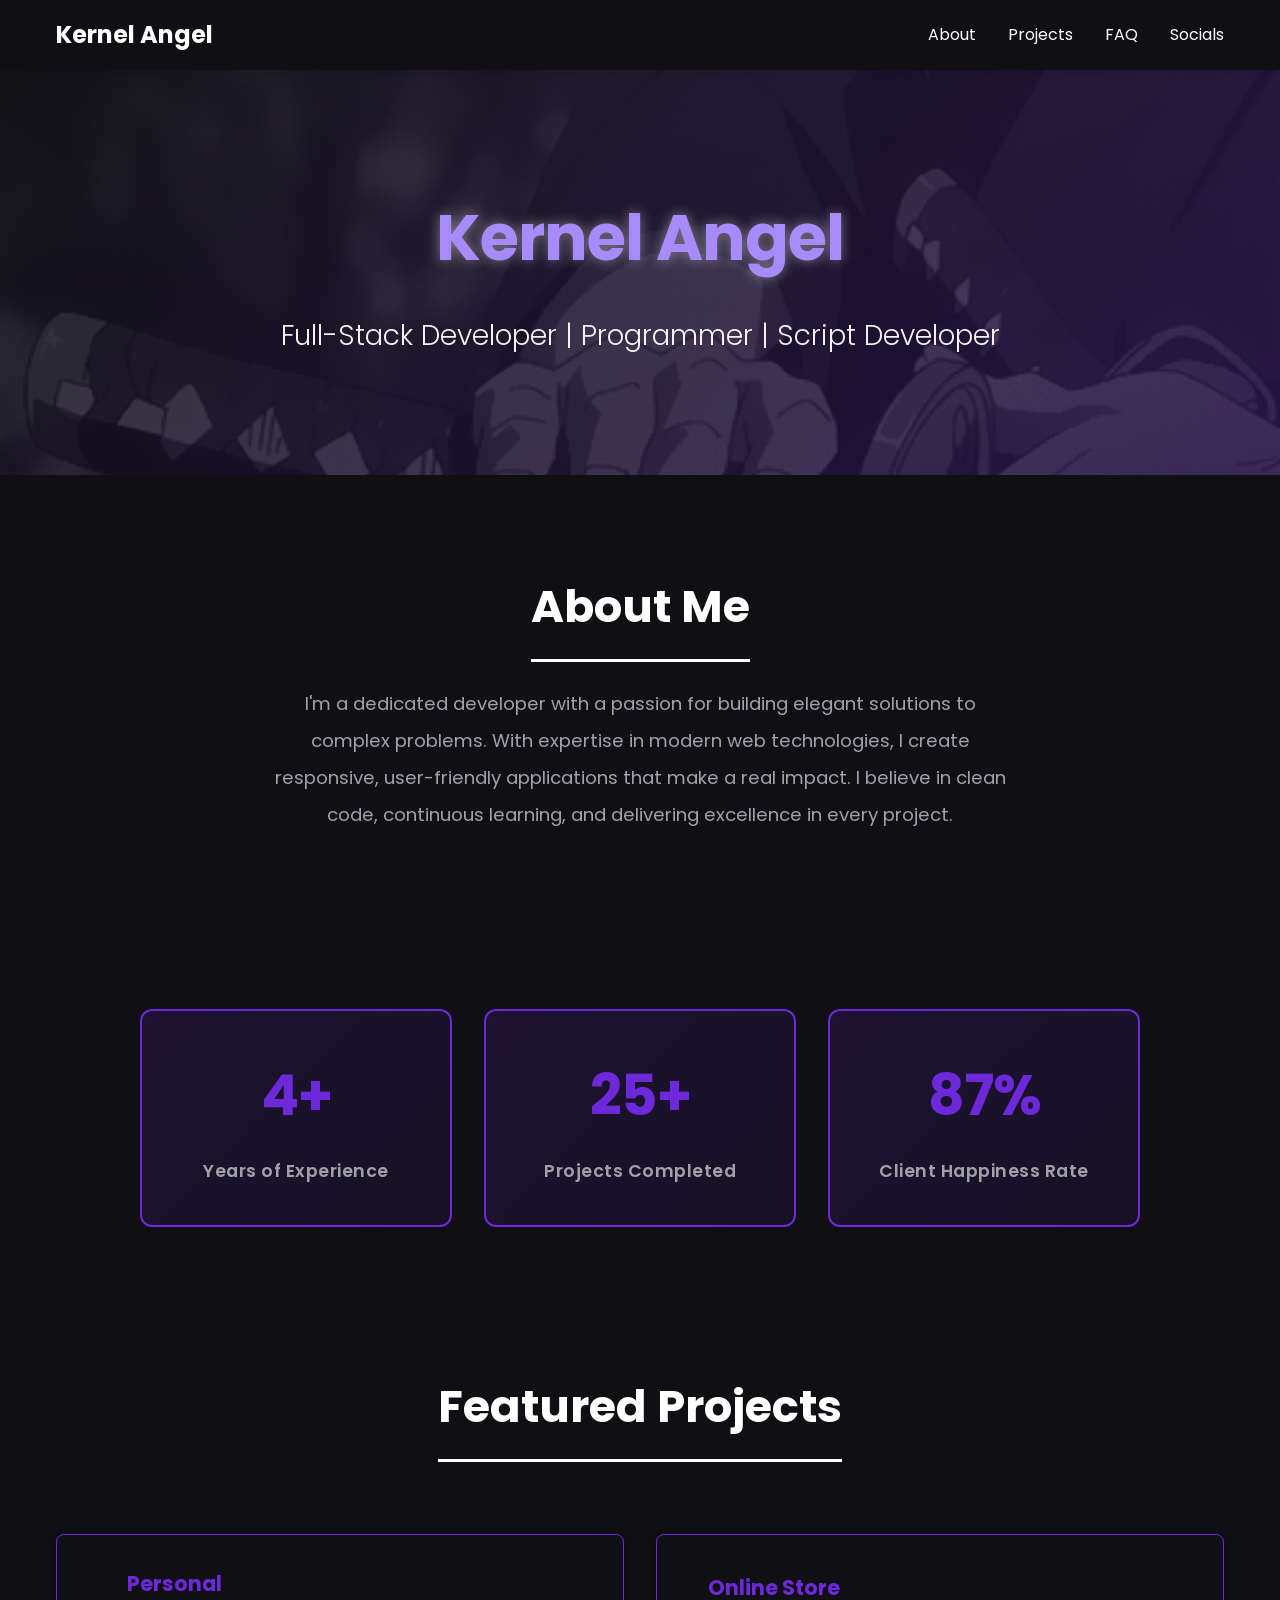
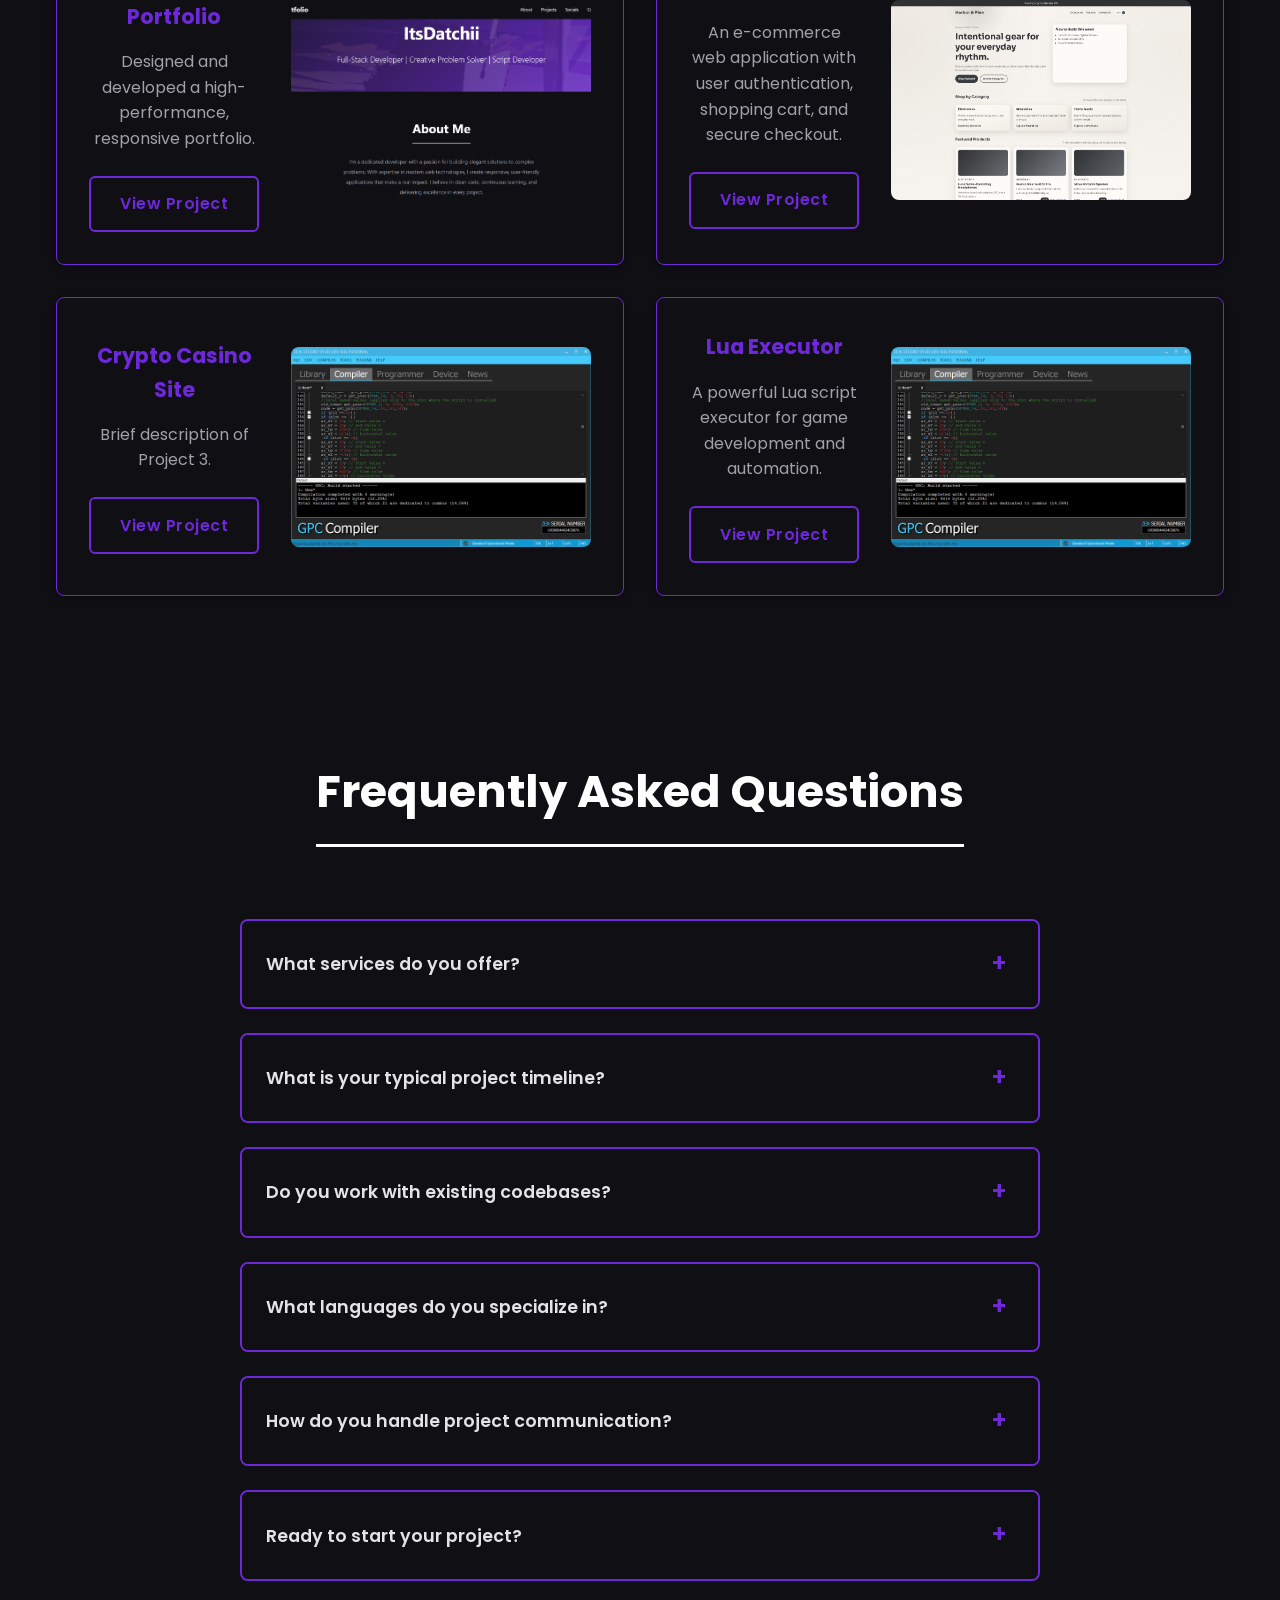
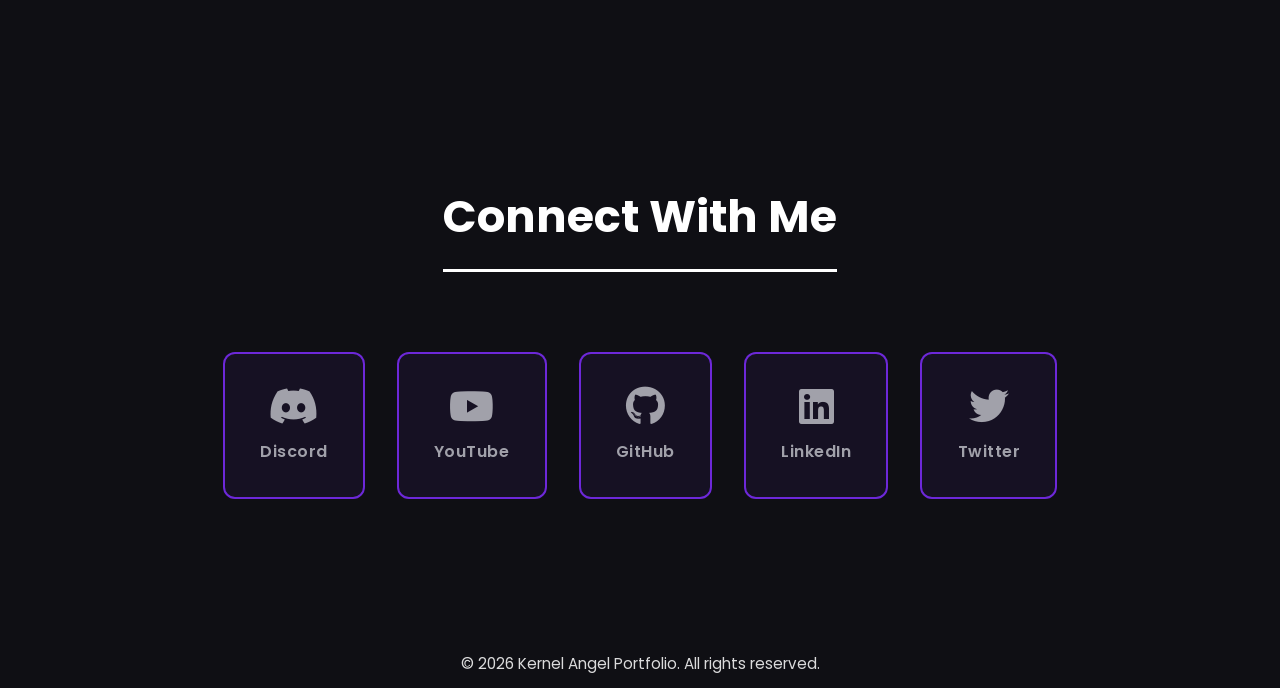
==== index.html @ c00cc74d "Add files via upload" ====
<!DOCTYPE html>
<html lang="en">
<head>
    <meta charset="UTF-8">
    <meta name="viewport" content="width=device-width, initial-scale=1.0">
    <meta name="description" content="Professional portfolio showcasing my projects and skills.">
    <title>Kernel Angel</title>
    <link rel="stylesheet" href="style.css">
    <link rel="stylesheet" href="https://cdnjs.cloudflare.com/ajax/libs/font-awesome/6.0.0-beta3/css/all.min.css">
    <link rel="icon" type="image/x-icon" href="photos/fallen angel.ico">
</head>
<body>
    <nav class="navbar">
        <div class="container">
            <div class="logo">Kernel Angel</div>
            <ul class="nav-links">
                <li><a href="#about">About</a></li>
                <li><a href="#projects">Projects</a></li>
                <li><a href="#contact">FAQ</a></li>
                <li><a href="#socials">Socials</a></li>
            </ul>
        </div>
    </nav>

    <header class="hero">
        <div class="hero-banner-container">
            <img id="heroBanner" src="photos/bannerz.gif" alt="Banner" class="hero-banner">
        </div>
        <div class="container">
            <h1>Kernel Angel</h1>
            <p class="subtitle">Full-Stack Developer | Programmer | Script Developer</p>
        </div>
    </header>

    <section id="about" class="about">
        <div class="container">
            <h2>About Me</h2>
            <p>I'm a dedicated developer with a passion for building elegant solutions to complex problems. With expertise in modern web technologies, I create responsive, user-friendly applications that make a real impact. I believe in clean code, continuous learning, and delivering excellence in every project.</p>
        </div>
    </section>

    <section class="stats">
        <div class="container">
            <div class="stats-grid">
                <div class="stat-card">
                    <div class="stat-number">4+</div>
                    <div class="stat-label">Years of Experience</div>
                </div>
                <div class="stat-card">
                    <div class="stat-number">25+</div>
                    <div class="stat-label">Projects Completed</div>
                </div>
                <div class="stat-card">
                    <div class="stat-number">87%</div>
                    <div class="stat-label">Client Happiness Rate</div>
                </div>
            </div>
        </div>
    </section>

    <section id="projects" class="projects">
        <div class="container">
            <h2>Featured Projects</h2>
            <div class="projects-grid">
                <div class="project-card">
                    <div class="project-content">
                        <h3>Personal Portfolio</h3>
                        <p>Designed and developed a high-performance, responsive portfolio.</p>
                        <a href="project1.html" class="btn-link">View Project</a>
                    </div>
                    <img src="photos/portfolio 1.png" alt="Project 1" class="project-image">
                </div>
                <div class="project-card">
                    <div class="project-content">
                        <h3>Online Store</h3>
                        <p>An e-commerce web application with user authentication, shopping cart, and secure checkout.</p>
                        <a href="project2.html" class="btn-link">View Project</a>
                    </div>
                    <img src="photos/onlinestore1.png" alt="Project 2" class="project-image">
                </div>
                <div class="project-card">
                    <div class="project-content">
                        <h3>Crypto Casino Site</h3>
                        <p>Brief description of Project 3.</p>
                        <a href="project3.html" class="btn-link">View Project</a>
                    </div>
                    <img src="photos/preview.png" alt="Project 3" class="project-image">
                </div>
                <div class="project-card">
                    <div class="project-content">
                        <h3>Lua Executor</h3>
                        <p>A powerful Lua script executor for game development and automation.</p>
                        <a href="project4.html" class="btn-link">View Project</a>
                    </div>
                    <img src="photos/preview.png" alt="Project 4" class="project-image">
                </div>
            </div>       
        </div>
    </section>

    <section id="contact" class="contact">
        <div class="container">
            <h2>Frequently Asked Questions</h2>
            <div class="faq-container">
                <div class="faq-item">
                    <div class="faq-question">
                        <span>What services do you offer?</span>
                        <span class="faq-toggle">+</span>
                    </div>
                    <div class="faq-answer">
                        <p>I offer <span class="text-green">full-stack</span> development services including <span class="text-green">web application development</span>, <span class="text-green">UI/UX design implementation</span>, <span class="text-green">database architecture</span>, <span class="text-green">API development</span>, and <span class="text-green">performance optimization</span>. I specialize in modern technologies and best practices to deliver scalable, maintainable solutions.</p>
                    </div>
                </div>
                <div class="faq-item">
                    <div class="faq-question">
                        <span>What is your typical project timeline?</span>
                        <span class="faq-toggle">+</span>
                    </div>
                    <div class="faq-answer">
                        <p>Project timelines vary depending on scope and complexity. Small projects typically take <span class="text-green">2-4 weeks</span>, medium projects <span class="text-orange">1-3 months</span>, and larger applications <span class="text-red">3-6+ months</span>. I'll provide a detailed estimate after discussing your specific requirements.</p>
                    </div>
                </div>
                <div class="faq-item">
                    <div class="faq-question">
                        <span>Do you work with existing codebases?</span>
                        <span class="faq-toggle">+</span>
                    </div>
                    <div class="faq-answer">
                        <p>Absolutely! I have extensive experience <span class="text-green">maintaining</span>, <span class="text-green">refactoring</span>, and <span class="text-green">improving</span> existing projects. Whether you need <span class="text-red">bug fixes</span>, <span class="text-red">feature additions</span>, <span class="text-red">performance improvements</span>, or a <span class="text-red">complete redesign</span>, I can help modernize your codebase.</p>
                    </div>
                </div>
                <div class="faq-item">
                    <div class="faq-question">
                        <span>What languages do you specialize in?</span>
                        <span class="faq-toggle">+</span>
                    </div>
                    <div class="faq-answer">
                        <p>I specialize in modern web technologies including <span class="text-green">React</span>, <span class="text-green">Node.js</span>, <span class="text-green">JavaScript/TypeScript</span>, <span class="text-green">HTML5</span>, <span class="text-green">CSS3</span>, and various databases. I'm also comfortable learning <span class="text-orange">new languages</span> quickly to meet your project needs and stay current with industry standards.</p>
                    </div>
                </div>
                <div class="faq-item">
                    <div class="faq-question">
                        <span>How do you handle project communication?</span>
                        <span class="faq-toggle">+</span>
                    </div>
                    <div class="faq-answer">
                        <p>Communication is key to project success. I provide regular <span class="text-green">updates</span>, <span class="text-green">documentation</span>, and I am available through your preferred channels (Discord, email, etc.). I ensure you're always informed about project progress and can address concerns promptly.</p>
                    </div>
                </div>
                <div class="faq-item">
                    <div class="faq-question">
                        <span>Ready to start your project?</span>
                        <span class="faq-toggle">+</span>
                    </div>
                    <div class="faq-answer">
                        <p>I'd love to hear about your project! Feel free to reach out through any of my <span class="text-blue">social</span> channels. Let's collaborate and create something amazing together.</p>
                    </div>
                </div>
            </div>
        </div>
    </section>

    <section id="socials" class="socials">
        <div class="container">
            <h2>Connect With Me</h2>
            <div class="social-links">
                <a href="https://discord.com/users/your-discord-id" class="social-link" title="Discord" aria-label="Discord" onclick=" window.open('https://discord.com/users/your-discord-id', '_blank'); return false;">
                    <span class="social-icon"><i class="fab fa-discord"></i></span>
                    <span class="social-label">Discord</span>
                </a>
                <a href="https://youtube.com/@itsdachii" class="social-link" title="YouTube" aria-label="YouTube" onclick=" window.open('https://youtube.com/@itsdachii', '_blank'); return false;">
                    <span class="social-icon"><i class="fab fa-youtube"></i></span>
                    <span class="social-label">YouTube</span>
                </a>
                <a href="https://github.com/your-username" class="social-link" title="GitHub" aria-label="GitHub" onclick=" window.open('https://github.com/your-username', '_blank'); return false;">
                    <span class="social-icon"><i class="fab fa-github"></i></span>
                    <span class="social-label">GitHub</span>
                </a>
                <a href="https://linkedin.com/in/your-profile" class="social-link" title="LinkedIn" aria-label="LinkedIn" onclick=" window.open('https://linkedin.com/in/your-profile', '_blank'); return false;">
                    <span class="social-icon"><i class="fab fa-linkedin"></i></span>
                    <span class="social-label">LinkedIn</span>
                </a>
                <a href="https://twitter.com/your-handle" class="social-link" title="Twitter" aria-label="Twitter" onclick=" window.open('https://twitter.com/your-handle', '_blank'); return false;">
                    <span class="social-icon"><i class="fab fa-twitter"></i></span>
                    <span class="social-label">Twitter</span>
                </a>
            </div>
        </div>
    </section>

    <footer>
        <div class="container">
            <p>&copy; 2026 Kernel Angel Portfolio. All rights reserved.</p>
        </div>
    </footer>

    <script>
        const faqQuestions = document.querySelectorAll('.faq-question');

        faqQuestions.forEach(question => {
            question.addEventListener('click', function() {
                const faqItem = this.parentElement;
                const faqAnswer = faqItem.querySelector('.faq-answer');
                const faqToggle = this.querySelector('.faq-toggle');

                // Close all other items
                document.querySelectorAll('.faq-item').forEach(item => {
                    if (item !== faqItem) {
                        item.classList.remove('active');
                    }
                });

                // Toggle current item
                faqItem.classList.toggle('active');
            });
        });
    </script>
</body>
</html>
---- style.css ----
@import url('https://fonts.googleapis.com/css2?family=Poppins:wght@300;400;600;700&display=swap');

:root {
    --primary-color: #0f0f14;
    --secondary-color: #6d28d9;
    --accent-color: #a78bfa;
    --light-bg: #27272e;
    --text-color: #e4e4e7;
    --text-light: #a1a1aa;
    --white: #ffffff;
    --spacing-unit: 1rem;
}

* {
    margin: 0;
    padding: 0;
    box-sizing: border-box;
}

body {
    font-family: 'Poppins', sans-serif;
    line-height: 1.6;
    color: var(--text-color);
    background-color: var(--primary-color);
}

.container {
    max-width: 1200px;
    margin: 0 auto;
    padding: 0 var(--spacing-unit);
}

/* Navigation */
.navbar {
    background-color: var(--primary-color);
    color: var(--white);
    position: sticky;
    top: 0;
    z-index: 100;
    box-shadow: 0 2px 4px rgba(0, 0, 0, 0.1);
}

.navbar .container {
    display: flex;
    justify-content: space-between;
    align-items: center;
    padding: 1rem;
}

.logo {
    font-size: 1.5rem;
    font-weight: 700;
}

.nav-links {
    display: flex;
    list-style: none;
    gap: 2rem;
}

.nav-links a {
    color: var(--white);
    text-decoration: none;
    transition: color 0.3s ease;
}

.nav-links a:hover {
    color: var(--secondary-color);
}

/* Hero Section */
.hero {
    background: linear-gradient(135deg, var(--primary-color) 0%, var(--secondary-color) 350%);
    color: var(--white);
    padding: 6rem var(--spacing-unit);
    text-align: center;
    min-height: 45vh;
    display: flex;
    align-items: center;
    justify-content: center;
    position: relative;
}

.hero-banner-container {
    position: absolute;
    top: 0;
    left: 0;
    width: 100%;
    height: 100%;
    overflow: hidden;
    border-radius: 0;
    opacity: 0.15;
}

.hero-banner {
    width: 100%;
    height: 100%;
    object-fit: cover;
    display: block;
}

.hero h1 {
    font-size: 4rem;
    margin-bottom: 1.5rem;
    font-weight: 700;
    letter-spacing: -1px;
    position: relative;
    z-index: 1;
    color: #a78bfa;
    text-shadow: 0 0 12px rgba(255, 255, 255, 0.3),
                 0 0 18px rgba(255, 255, 255, 0.15);
}

.hero .subtitle {
    font-size: 1.75rem;
    opacity: 0.95;
    font-weight: 300;
    position: relative;
    z-index: 1;
}

.text-green {
    color: #10b981;
}

.text-blue {
    color: #5997fb;
}

.text-red {
    color: #ef4444;
}

.text-orange {
    color: #f17319;
}

/* About Section */
.about {
    padding: 6rem var(--spacing-unit);
    background-color: var(--primary-color);
    text-align: center;
}

.about h2,
.projects h2,
.contact h2 {
    font-size: 2.8rem;
    margin-bottom: 1.5rem;
    font-weight: 700;
    color: var(--white);
    padding-bottom: 1rem;
    border-bottom: 3px solid var(--white);
    display: inline-block;
    margin-left: auto;
    margin-right: auto;
}

.about p {
    font-size: 1.15rem;
    color: var(--text-light);
    max-width: 750px;
    margin: 0 auto;
    line-height: 2;
}

/* Stats Section */
.stats {
    background-color: var(--primary-color);
    padding: 5rem var(--spacing-unit);
}

.stats-grid {
    display: grid;
    grid-template-columns: repeat(auto-fit, minmax(250px, 1fr));
    gap: 2rem;
    max-width: 1000px;
    margin: 0 auto;
}

.stat-card {
    background: linear-gradient(135deg, rgba(109, 40, 217, 0.15) 0%, rgba(109, 40, 217, 0.08) 100%);
    border: 2px solid var(--secondary-color);
    border-radius: 12px;
    padding: 2.5rem 2rem;
    text-align: center;
    transition: all 0.35s cubic-bezier(0.4, 0, 0.2, 1);
}

.stat-card:hover {
    transform: translateY(-8px);
    background: linear-gradient(135deg, rgba(109, 40, 217, 0.25) 0%, rgba(109, 40, 217, 0.15) 100%);
    box-shadow: 0 12px 32px rgba(109, 40, 217, 0.3);
    border-color: var(--accent-color);
}

.stat-number {
    font-size: 3.5rem;
    font-weight: 700;
    color: var(--secondary-color);
    margin-bottom: 1rem;
    letter-spacing: -1px;
}

.stat-label {
    font-size: 1.1rem;
    color: var(--text-light);
    font-weight: 600;
    letter-spacing: 0.5px;
}

/* Projects Section */
.projects {
    padding: 4rem var(--spacing-unit);
    background-color: var(--primary-color);
    text-align: center;
}

.projects-grid {
    display: grid;
    grid-template-columns: repeat(auto-fit, minmax(420px, 1fr));
    gap: 2rem;
    margin-top: 3rem;
}

.project-card {
    background-color: var(--primary-color);
    border: 1px solid var(--secondary-color);
    border-radius: 8px;
    display: flex;
    align-items: center;
    gap: 2rem;
    padding: 2rem;
    box-shadow: 0 2px 8px rgba(0, 0, 0, 0.3);
    transition: transform 0.3s ease, box-shadow 0.3s ease;
}

.project-card:hover {
    transform: translateY(-6px);
    box-shadow: 0 10px 24px rgba(109, 40, 217, 0.25);
}

.project-content {
    flex: 1;
    display: flex;
    flex-direction: column;
    justify-content: space-between;
}

.project-image {
    width: 300px;
    height: 200px;
    object-fit: cover;
    flex-shrink: 0;
    border-radius: 8px;
}

.project-card h3 {
    color: var(--secondary-color);
    font-size: 1.3rem;
    margin: 0 0 1rem 0;
}

.project-card p {
    color: var(--text-light);
    line-height: 1.6;
    margin: 0 0 1.5rem 0;
}

.project-card a {
    display: inline-block;
}


.project-card a {
    display: inline-block;
}

/* Contact Section - FAQ */
.contact {
    background-color: var(--primary-color);
    padding: 6rem var(--spacing-unit);
    text-align: center;
}

.faq-container {
    max-width: 800px;
    margin: 3rem auto 0;
}

.faq-item {
    margin-bottom: 1.5rem;
    border: 2px solid var(--secondary-color);
    border-radius: 8px;
    overflow: hidden;
    background-color: var(--primary-color);
    transition: all 0.3s cubic-bezier(0.4, 0, 0.2, 1);
}

.faq-item:hover {
    box-shadow: 0 4px 16px rgba(109, 40, 217, 0.2);
}

.faq-question {
    display: flex;
    justify-content: space-between;
    align-items: center;
    padding: 1.5rem;
    cursor: pointer;
    background-color: var(--primary-color);
    transition: all 0.3s ease;
    user-select: none;
    font-weight: 600;
    font-size: 1.1rem;
    color: var(--text);
}

.faq-question:hover {
    background-color: rgba(109, 40, 217, 0.1);
}

.faq-toggle {
    font-size: 1.5rem;
    color: var(--secondary-color);
    transition: transform 0.3s ease;
    min-width: 30px;
    text-align: center;
}

.faq-item.active .faq-question {
    background-color: rgba(109, 40, 217, 0.15);
    border-bottom: 2px solid var(--secondary-color);
}

.faq-item.active .faq-toggle {
    transform: rotate(45deg);
}

.faq-answer {
    max-height: 0;
    overflow: hidden;
    transition: all 0.5s cubic-bezier(0.4, 0, 0.2, 1);
    padding: 0 1.5rem;
    opacity: 0;
}

.faq-item.active .faq-answer {
    max-height: 500px;
    padding: 1.5rem;
    opacity: 1;
}

.faq-answer p {
    color: var(--text-light);
    margin: 0;
    line-height: 1.8;
    font-size: 1rem;
}

.faq-answer a {
    color: var(--secondary-color);
    text-decoration: none;
    font-weight: 600;
    transition: all 0.3s ease;
}

.faq-answer a:hover {
    color: var(--accent-color);
    text-decoration: underline;
}

/* Buttons and Links */
.btn-primary,
.btn-link {
    display: inline-block;
    padding: 0.85rem 1.75rem;
    border-radius: 6px;
    text-decoration: none;
    transition: all 0.3s ease;
    font-weight: 600;
    font-size: 1rem;
    letter-spacing: 0.5px;
}

.project-links .btn-primary {
    padding: 0.7rem 1.4rem;
    font-size: 0.95rem;
}

.btn-primary {
    background-color: var(--secondary-color);
    color: var(--white);
    border: 2px solid var(--secondary-color);
}

.btn-primary:hover {
    background-color: transparent;
    color: var(--secondary-color);
    transform: translateY(-2px);
    box-shadow: 0 4px 12px rgba(109, 40, 217, 0.3);
}

.btn-link {
    color: var(--secondary-color);
    border: 2px solid var(--secondary-color);
}

.btn-link:hover {
    background-color: var(--secondary-color);
    color: var(--white);
    transform: translateY(-2px);
}

/* Social Media Section */
.socials {
    background-color: var(--primary-color);
    padding: 5rem var(--spacing-unit);
    text-align: center;
}

.socials h2 {
    font-size: 2.8rem;
    margin-bottom: 2rem;
    font-weight: 700;
    color: var(--white);
    padding-bottom: 1rem;
    border-bottom: 3px solid var(--white);
    display: inline-block;
    margin-left: auto;
    margin-right: auto;
}

.social-links {
    display: flex;
    justify-content: center;
    gap: 2rem;
    flex-wrap: wrap;
    margin-top: 3rem;
}

.social-link {
    display: flex;
    flex-direction: column;
    align-items: center;
    gap: 0.8rem;
    padding: 2rem 2.2rem;
    background: rgba(109, 40, 217, 0.08);
    border: 2px solid var(--secondary-color);
    border-radius: 12px;
    text-decoration: none;
    transition: all 0.35s cubic-bezier(0.4, 0, 0.2, 1);
    color: var(--text-light);
}

.social-link:hover {
    background-color: var(--secondary-color);
    color: var(--white);
    transform: translateY(-8px);
    box-shadow: 0 12px 32px rgba(109, 40, 217, 0.3);
}

.social-icon {
    font-size: 2.5rem;
    line-height: 1;
    transition: transform 0.35s ease;
}

.social-link:hover .social-icon {
    transform: scale(1.15) rotate(5deg);
}

.social-label {
    font-size: 1rem;
    font-weight: 600;
    letter-spacing: 0.5px;
}

/* Footer */
footer {
    background-color: var(--primary-color);
    color: var(--white);
    text-align: center;
    padding: 0.3rem var(--spacing-unit) 0.5rem var(--spacing-unit);
    margin-top: 4rem;
}

footer p {
    opacity: 0.85;
    font-size: 0.95rem;
    margin: 0.25rem 0;
}

/* Project Detail Pages */
.project-hero {
    background: linear-gradient(135deg, var(--primary-color) 0%, var(--secondary-color) 100%);
    color: var(--white);
    padding: 6rem var(--spacing-unit);
    text-align: center;
}

.project-hero h1 {
    font-size: 3rem;
    margin-bottom: 1rem;
}

.project-details {
    padding: 5rem var(--spacing-unit);
    background-color: var(--primary-color);
}

.project-header {
    display: flex;
    flex-direction: column;
    align-items: flex-start;
    margin-bottom: 4rem;
    gap: 1.2rem;
}

.project-header h2 {
    font-size: 2.5rem;
    color: var(--secondary-color);
    margin: 0;
    font-weight: 700;
    letter-spacing: -0.5px;
}

.project-detail-content {
    display: flex;
    flex-direction: column;
    gap: 3rem;
    background: linear-gradient(135deg, rgba(109, 40, 217, 0.05) 0%, rgba(109, 40, 217, 0.02) 100%);
    padding: 3rem;
    border-radius: 16px;
    border: 1px solid rgba(109, 40, 217, 0.1);
}

.project-gallery {
    display: grid;
    grid-template-columns: repeat(3, 1fr);
    gap: 1.5rem;
    width: 100%;
}

.gallery-item {
    overflow: hidden;
    border-radius: 12px;
    box-shadow: 0 8px 24px rgba(109, 40, 217, 0.25);
    transition: all 0.35s cubic-bezier(0.4, 0, 0.2, 1);
    cursor: pointer;
    border: 1px solid rgba(109, 40, 217, 0.15);
    position: relative;
    aspect-ratio: 4/3;
}

.gallery-image {
    width: 100%;
    height: 100%;
    object-fit: cover;
    display: block;
    transition: transform 0.5s cubic-bezier(0.4, 0, 0.2, 1);
}

.gallery-item:hover .gallery-image {
    transform: scale(1.15);
}

.gallery-overlay {
    position: absolute;
    top: 0;
    left: 0;
    width: 100%;
    height: 100%;
    display: flex;
    align-items: center;
    justify-content: center;
    flex-direction: column;
    gap: 0.6rem;
    font-size: 1rem;
    font-weight: 700;
    color: var(--white);
    opacity: 0;
    transition: opacity 0.35s ease;
    pointer-events: none;
    text-shadow: 0 2px 10px rgba(0, 0, 0, 0.7), 0 0 20px rgba(109, 40, 217, 0.3);
}

.gallery-overlay::before {
    content: "🔍";
    font-size: 2.5rem;
    display: block;
    opacity: 0.95;
    filter: drop-shadow(0 2px 6px rgba(0, 0, 0, 0.5));
    margin-bottom: 0.5rem;
}

.gallery-item:hover .gallery-overlay {
    opacity: 1;
}

.gallery-item:hover .gallery-image {
    transform: scale(1.15);
}

.gallery-item:hover {
    box-shadow: 0 16px 36px rgba(109, 40, 217, 0.4);
    border-color: rgba(109, 40, 217, 0.3);
}

/* Gallery Modal */
.gallery-modal {
    display: none;
    position: fixed;
    z-index: 1000;
    left: 0;
    top: 0;
    width: 100%;
    height: 100%;
    background-color: rgba(0, 0, 0, 0.95);
    align-items: center;
    justify-content: center;
    animation: fadeIn 0.3s ease;
}

@keyframes fadeIn {
    from {
        opacity: 0;
    }
    to {
        opacity: 1;
    }
}

.modal-image {
    max-width: 90%;
    max-height: 90vh;
    object-fit: contain;
    border-radius: 8px;
    box-shadow: 0 10px 60px rgba(109, 40, 217, 0.4);
    animation: zoomIn 0.3s ease;
}

@keyframes zoomIn {
    from {
        transform: scale(0.9);
        opacity: 0;
    }
    to {
        transform: scale(1);
        opacity: 1;
    }
}

.close-modal {
    position: absolute;
    top: 30px;
    right: 45px;
    font-size: 3rem;
    font-weight: 300;
    color: var(--white);
    cursor: pointer;
    transition: all 0.3s ease;
    z-index: 1001;
}

.close-modal:hover {
    color: var(--accent-color);
    transform: scale(1.2);
}

.project-info h3 {
    font-size: 1.3rem;
    color: var(--accent-color);
    margin-top: 4rem;
    margin-bottom: 1.5rem;
    font-weight: 700;
    letter-spacing: 0.3px;
}

.project-info > p:first-child {
    margin-top: 0;
    margin-bottom: 2rem;
    font-size: 1.05rem;
    line-height: 1.8;
    color: var(--text-light);
}

.project-info p {
    color: var(--text-light);
    line-height: 2;
    margin-bottom: 2rem;
    font-size: 1.05rem;
}

.features-list {
    list-style: none;
    color: var(--text-light);
    line-height: 2;
    padding: 0;
}

.features-accordion {
    display: flex;
    flex-direction: column;
    gap: 1.5rem;
    margin-top: 1.5rem;
}

.accordion-item {
    margin-bottom: 0;
    border: 2px solid var(--secondary-color);
    border-radius: 8px;
    overflow: hidden;
    background: linear-gradient(135deg, rgba(109, 40, 217, 0.2) 0%, rgba(109, 40, 217, 0.1) 100%);
    transition: all 0.3s cubic-bezier(0.4, 0, 0.2, 1);
}

.accordion-item:hover {
    box-shadow: 0 4px 16px rgba(109, 40, 217, 0.2);
}

.accordion-button {
    width: 100%;
    padding: 1.5rem;
    background-color: transparent;
    border: none;
    color: var(--text);
    font-size: 1.1rem;
    font-weight: 600;
    text-align: left;
    cursor: pointer;
    transition: all 0.3s ease;
    display: flex;
    align-items: center;
    justify-content: space-between;
    gap: 1rem;
    user-select: none;
}

.accordion-button:hover {
    background-color: rgba(109, 40, 217, 0.15);
    transform: none;
}

.accordion-button::after {
    content: "+";
    font-size: 1.5rem;
    color: var(--secondary-color);
    transition: transform 0.3s ease;
    min-width: 30px;
    text-align: center;
    flex-shrink: 0;
}

.accordion-item.active .accordion-button {
    background-color: rgba(109, 40, 217, 0.15);
    border-bottom: 2px solid var(--secondary-color);
}

.accordion-item.active .accordion-button::after {
    transform: rotate(45deg);
}

.accordion-content {
    max-height: 0;
    overflow: hidden;
    transition: all 0.5s cubic-bezier(0.4, 0, 0.2, 1);
    padding: 0 1.5rem;
    opacity: 0;
}

.accordion-item.active .accordion-content {
    max-height: 500px;
    padding: 1.5rem;
    opacity: 1;
}

.accordion-content p {
    color: var(--text-light);
    margin: 0;
    line-height: 1.8;
    font-size: 0.95rem;
}

.tech-tags {
    display: flex;
    gap: 1rem;
    flex-wrap: wrap;
    margin: 1rem 0 0 0;
}

.tech-tag {
    background: linear-gradient(135deg, rgba(109, 40, 217, 0.2) 0%, rgba(109, 40, 217, 0.1) 100%);
    color: var(--accent-color);
    padding: 0.8rem 1.5rem;
    border-radius: 24px;
    font-size: 0.95rem;
    font-weight: 700;
    border: 1.5px solid var(--secondary-color);
    transition: all 0.3s ease;
}

.tech-tag:hover {
    background: linear-gradient(135deg, rgba(109, 40, 217, 0.3) 0%, rgba(109, 40, 217, 0.15) 100%);
    box-shadow: 0 4px 12px rgba(109, 40, 217, 0.2);
    transform: translateY(-2px);
}

.project-links {
    display: flex;
    gap: 1rem;
    align-items: center;
    flex-wrap: wrap;
}

.project-links .btn-primary {
    padding: 0.8rem 1.6rem;
    font-size: 0.96rem;
}

.back-link {
    display: inline-block;
    margin-bottom: 2rem;
    opacity: 0.8;
    transition: all 0.3s ease;
}

.back-link:hover {
    opacity: 1;
    transform: translateX(-4px);
}

.project-nav {
    background-color: var(--light-bg);
    padding: 2rem var(--spacing-unit);
}

.logo a {
    color: inherit;
    text-decoration: none;
    transition: color 0.3s ease;
}

.logo a:hover {
    color: var(--secondary-color);
}

/* Responsive Design */
@media (max-width: 768px) {
    .nav-links {
        gap: 1rem;
    }

    .hero h1 {
        font-size: 2.2rem;
    }

    .hero .subtitle {
        font-size: 1.2rem;
    }

    .hero-banner-container {
        opacity: 0.1;
    }

    .about h2,
    .projects h2,
    .contact h2 {
        font-size: 1.8rem;
    }

    .stats-grid {
        grid-template-columns: 1fr;
        gap: 1.5rem;
    }

    .stat-number {
        font-size: 2.5rem;
    }

    .stat-label {
        font-size: 1rem;
    }

    .project-card {
        flex-direction: column;
        text-align: center;
    }

    .project-card h3 {
        margin-bottom: 0.8rem;
    }

    .project-image {
        width: 100%;
        height: 250px;
    }

    .project-detail-content {
        padding: 2rem;
        gap: 2rem;
    }

    .gallery-item {
        max-width: 100%;
    }

    .gallery-image {
        height: 150px;
    }

    .project-gallery {
        grid-template-columns: 1fr;
        gap: 1.2rem;
    }

    .project-hero h1 {
        font-size: 2rem;
    }

    .project-header {
        flex-direction: column;
        align-items: flex-start;
    }

    .project-header h2 {
        font-size: 1.5rem;
    }

    .project-links {
        flex-direction: column;
        width: 100%;
    }

    .project-links a {
        width: 100%;
        text-align: center;
    }

    .socials h2 {
        font-size: 1.8rem;
    }

    .social-links {
        gap: 1.2rem;
    }

    .social-link {
        padding: 1.5rem 1.8rem;
        flex: 0 0 calc(50% - 0.6rem);
    }

    .social-icon {
        font-size: 2rem;
    }

    .social-label {
        font-size: 0.9rem;
    }

    .faq-question {
        font-size: 1rem;
        padding: 1.2rem;
    }

    .faq-answer {
        font-size: 0.95rem;
    }

    .faq-item.active .faq-answer {
        max-height: 400px;
    }

    .accordion-button {
        font-size: 0.95rem;
        padding: 1rem;
    }

    .accordion-content p {
        font-size: 0.9rem;
    }

    .project-gallery {
        grid-template-columns: 1fr;
    }
}
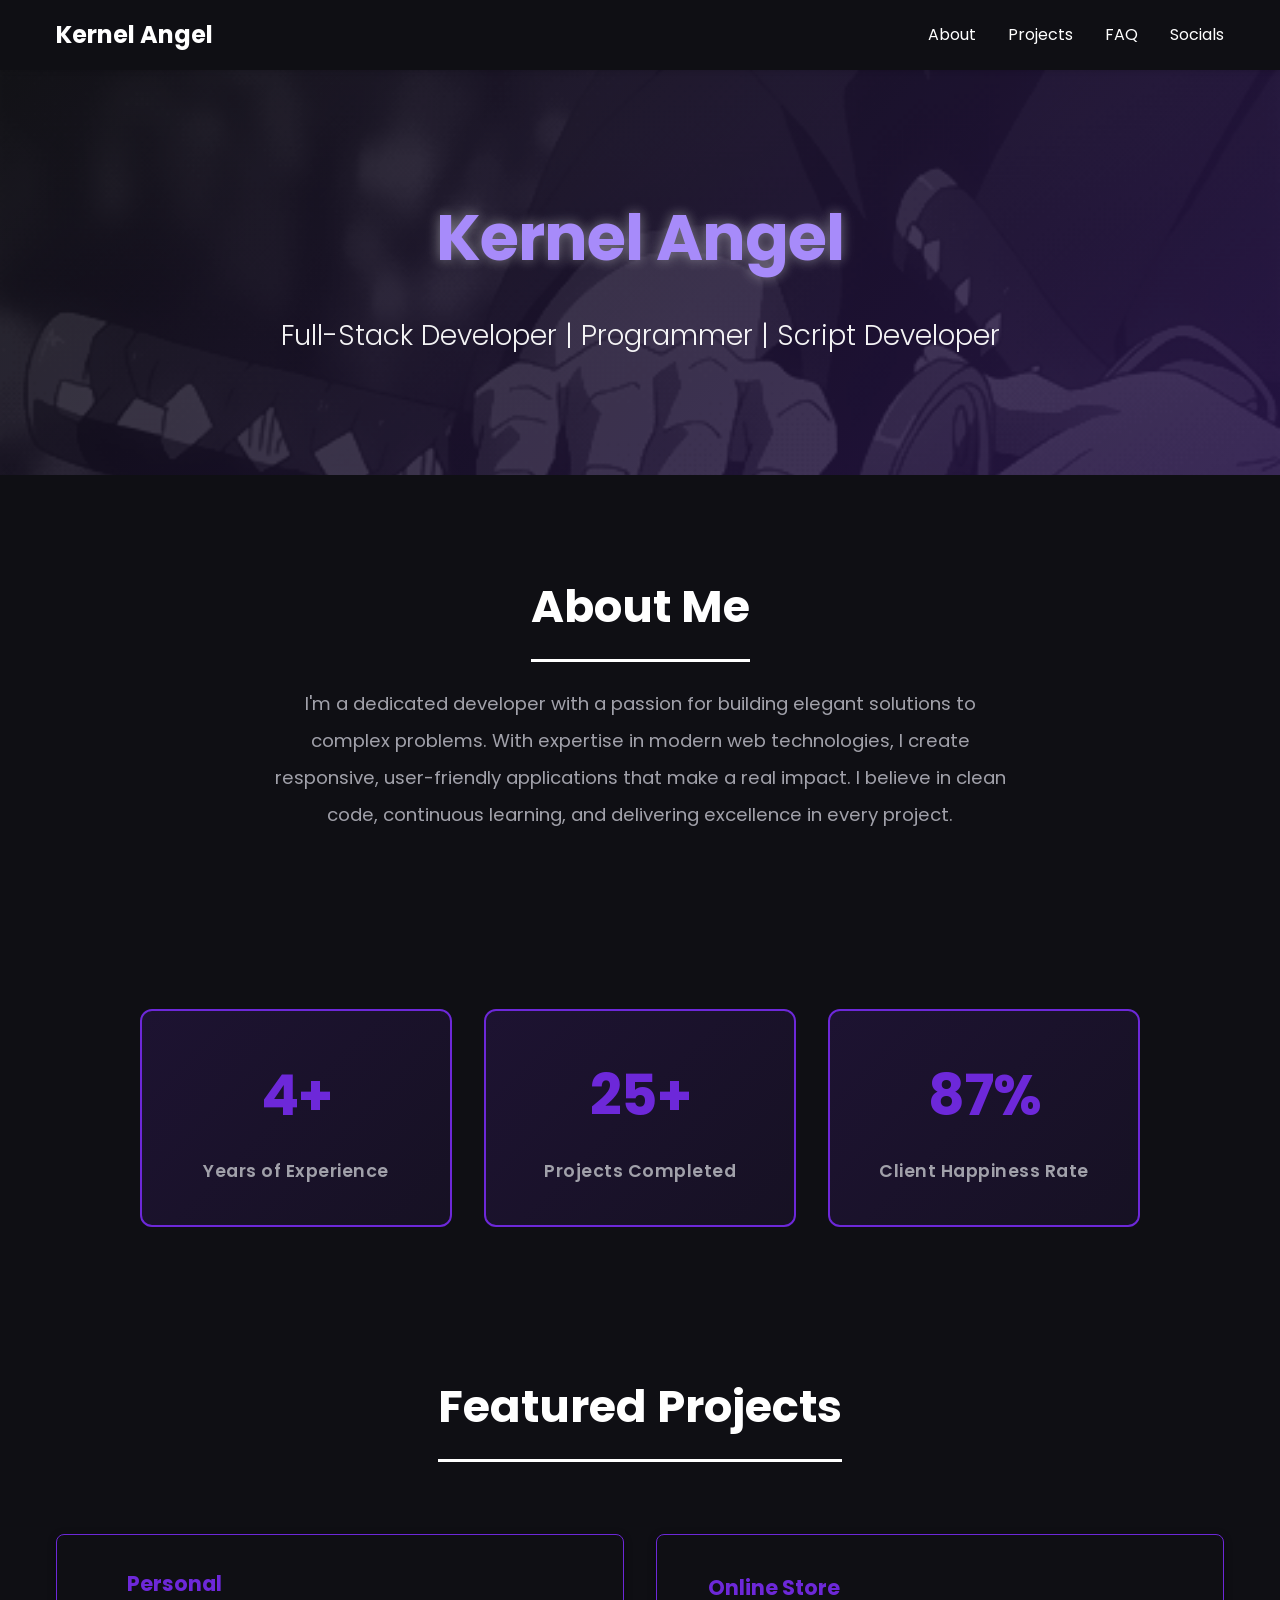
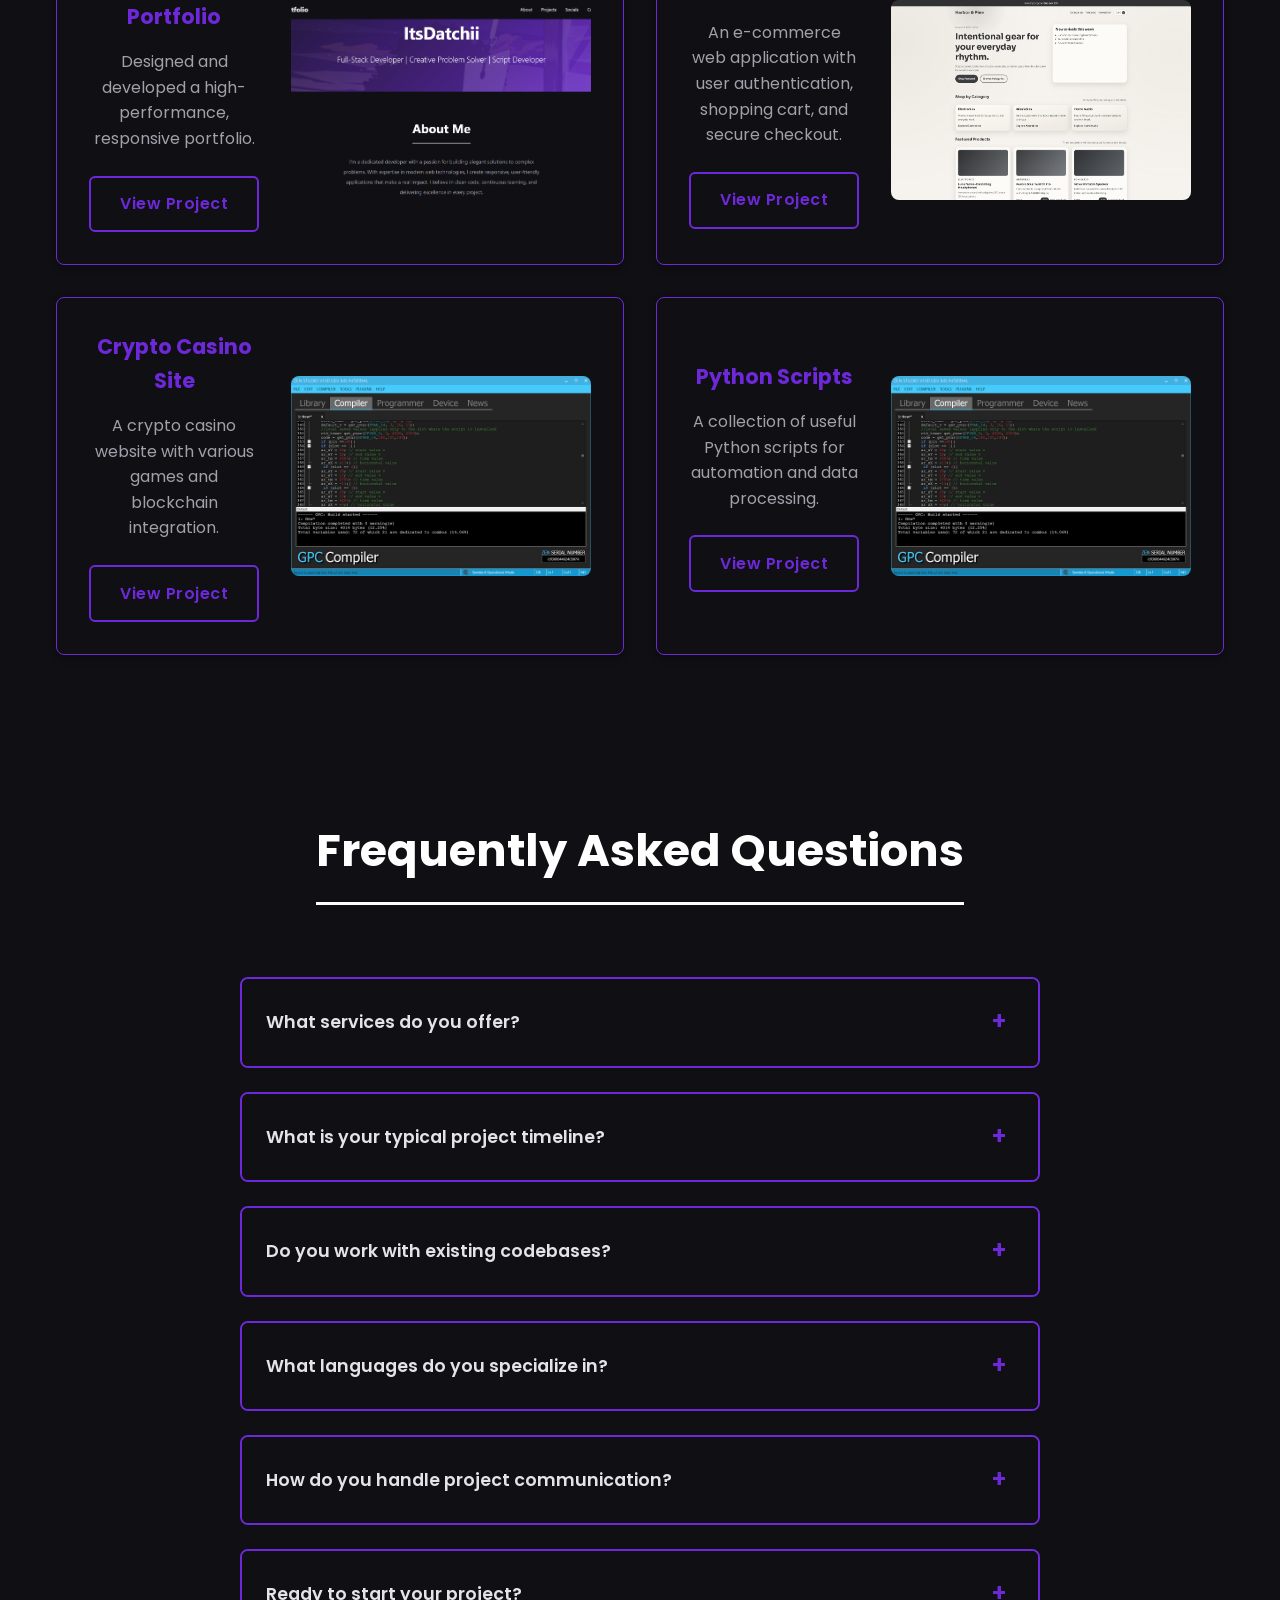
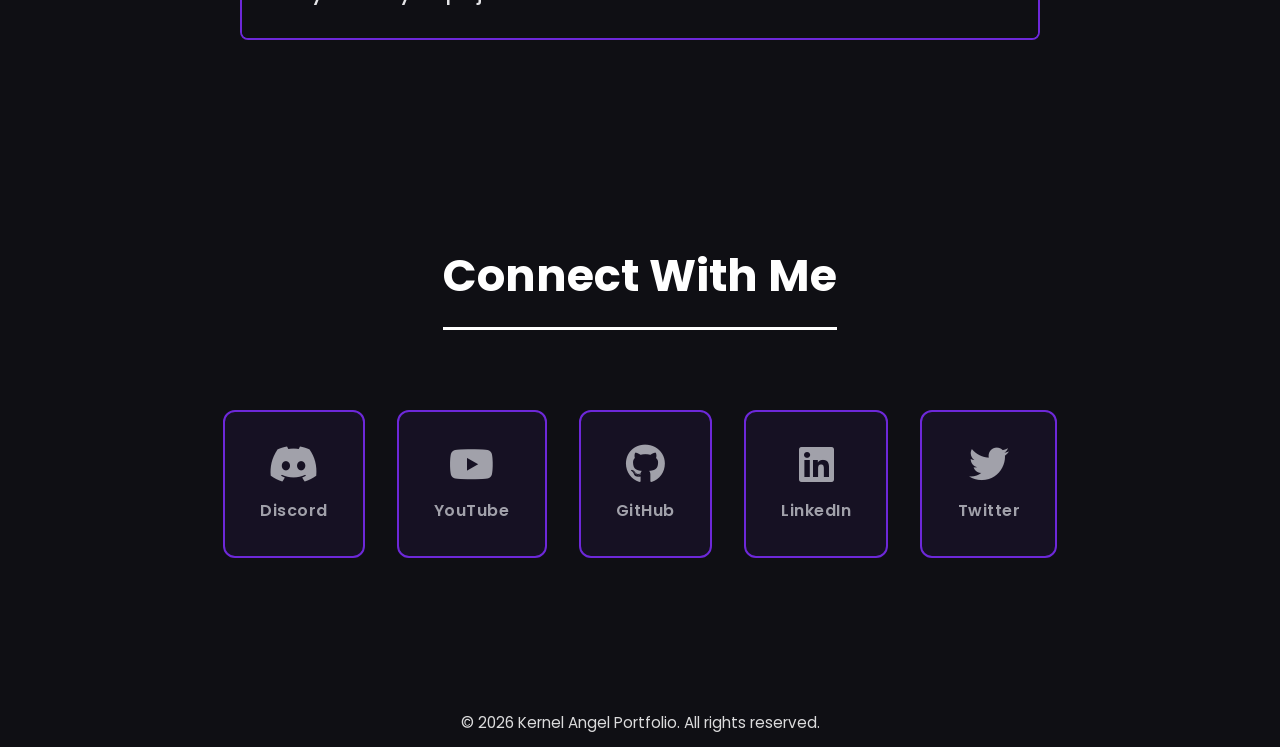
==== commit 892e3d38: "Add files via upload" ====
--- a/index.html
+++ b/index.html
@@ -81,15 +81,15 @@
                 <div class="project-card">
                     <div class="project-content">
                         <h3>Crypto Casino Site</h3>
-                        <p>Brief description of Project 3.</p>
+                        <p>A crypto casino website with various games and blockchain integration.</p>
                         <a href="project3.html" class="btn-link">View Project</a>
                     </div>
                     <img src="photos/preview.png" alt="Project 3" class="project-image">
                 </div>
                 <div class="project-card">
                     <div class="project-content">
-                        <h3>Lua Executor</h3>
-                        <p>A powerful Lua script executor for game development and automation.</p>
+                        <h3>Python Scripts</h3>
+                        <p>A collection of useful Python scripts for automation and data processing.</p>
                         <a href="project4.html" class="btn-link">View Project</a>
                     </div>
                     <img src="photos/preview.png" alt="Project 4" class="project-image">
--- a/style.css
+++ b/style.css
@@ -6,6 +6,7 @@
     --accent-color: #a78bfa;
     --light-bg: #27272e;
     --text-color: #e4e4e7;
+    --text: #e4e4e7;
     --text-light: #a1a1aa;
     --white: #ffffff;
     --spacing-unit: 1rem;
@@ -218,7 +219,7 @@
 
 .projects-grid {
     display: grid;
-    grid-template-columns: repeat(auto-fit, minmax(420px, 1fr));
+    grid-template-columns: repeat(auto-fit, minmax(min(100%, 420px), 1fr));
     gap: 2rem;
     margin-top: 3rem;
 }
@@ -846,8 +847,28 @@
 
 /* Responsive Design */
 @media (max-width: 768px) {
+    .navbar .container {
+        flex-wrap: wrap;
+        row-gap: 0.75rem;
+    }
+
     .nav-links {
         gap: 1rem;
+        flex-wrap: wrap;
+        justify-content: center;
+        width: 100%;
+    }
+
+    .nav-links a {
+        font-size: 0.95rem;
+    }
+
+    .hero {
+        padding: 4rem var(--spacing-unit);
+    }
+
+    .projects-grid {
+        grid-template-columns: 1fr;
     }
 
     .hero h1 {
@@ -884,6 +905,8 @@
     .project-card {
         flex-direction: column;
         text-align: center;
+        padding: 1.3rem;
+        gap: 1.25rem;
     }
 
     .project-card h3 {
@@ -896,7 +919,7 @@
     }
 
     .project-detail-content {
-        padding: 2rem;
+        padding: 1.25rem;
         gap: 2rem;
     }
 
@@ -924,6 +947,7 @@
 
     .project-header h2 {
         font-size: 1.5rem;
+        line-height: 1.3;
     }
 
     .project-links {
@@ -960,6 +984,7 @@
     .faq-question {
         font-size: 1rem;
         padding: 1.2rem;
+        gap: 0.75rem;
     }
 
     .faq-answer {
@@ -982,4 +1007,32 @@
     .project-gallery {
         grid-template-columns: 1fr;
     }
+}
+
+@media (max-width: 480px) {
+    .container {
+        padding: 0 0.85rem;
+    }
+
+    .hero h1 {
+        font-size: 1.85rem;
+    }
+
+    .hero .subtitle {
+        font-size: 1rem;
+    }
+
+    .social-link {
+        flex: 1 1 100%;
+        width: 100%;
+    }
+
+    .faq-question {
+        font-size: 0.92rem;
+        padding: 1rem;
+    }
+
+    .faq-toggle {
+        min-width: 24px;
+    }
 }
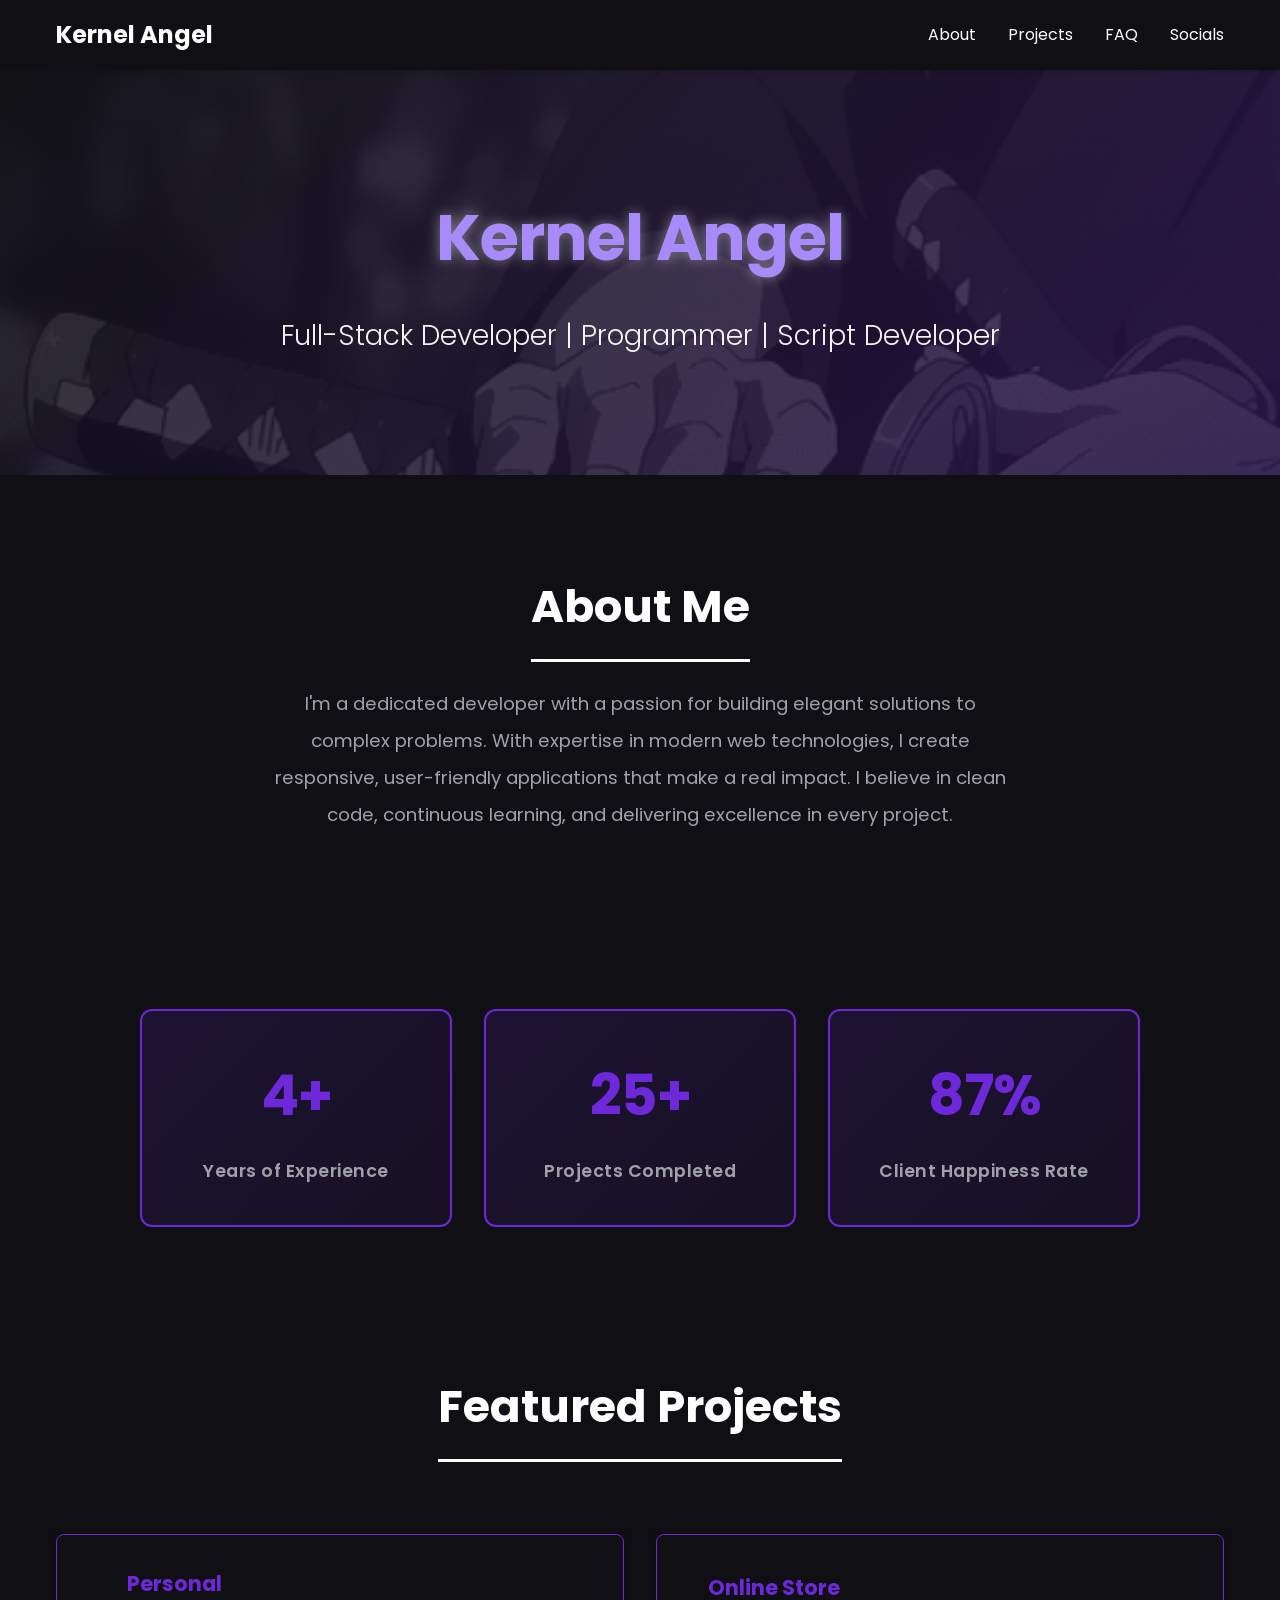
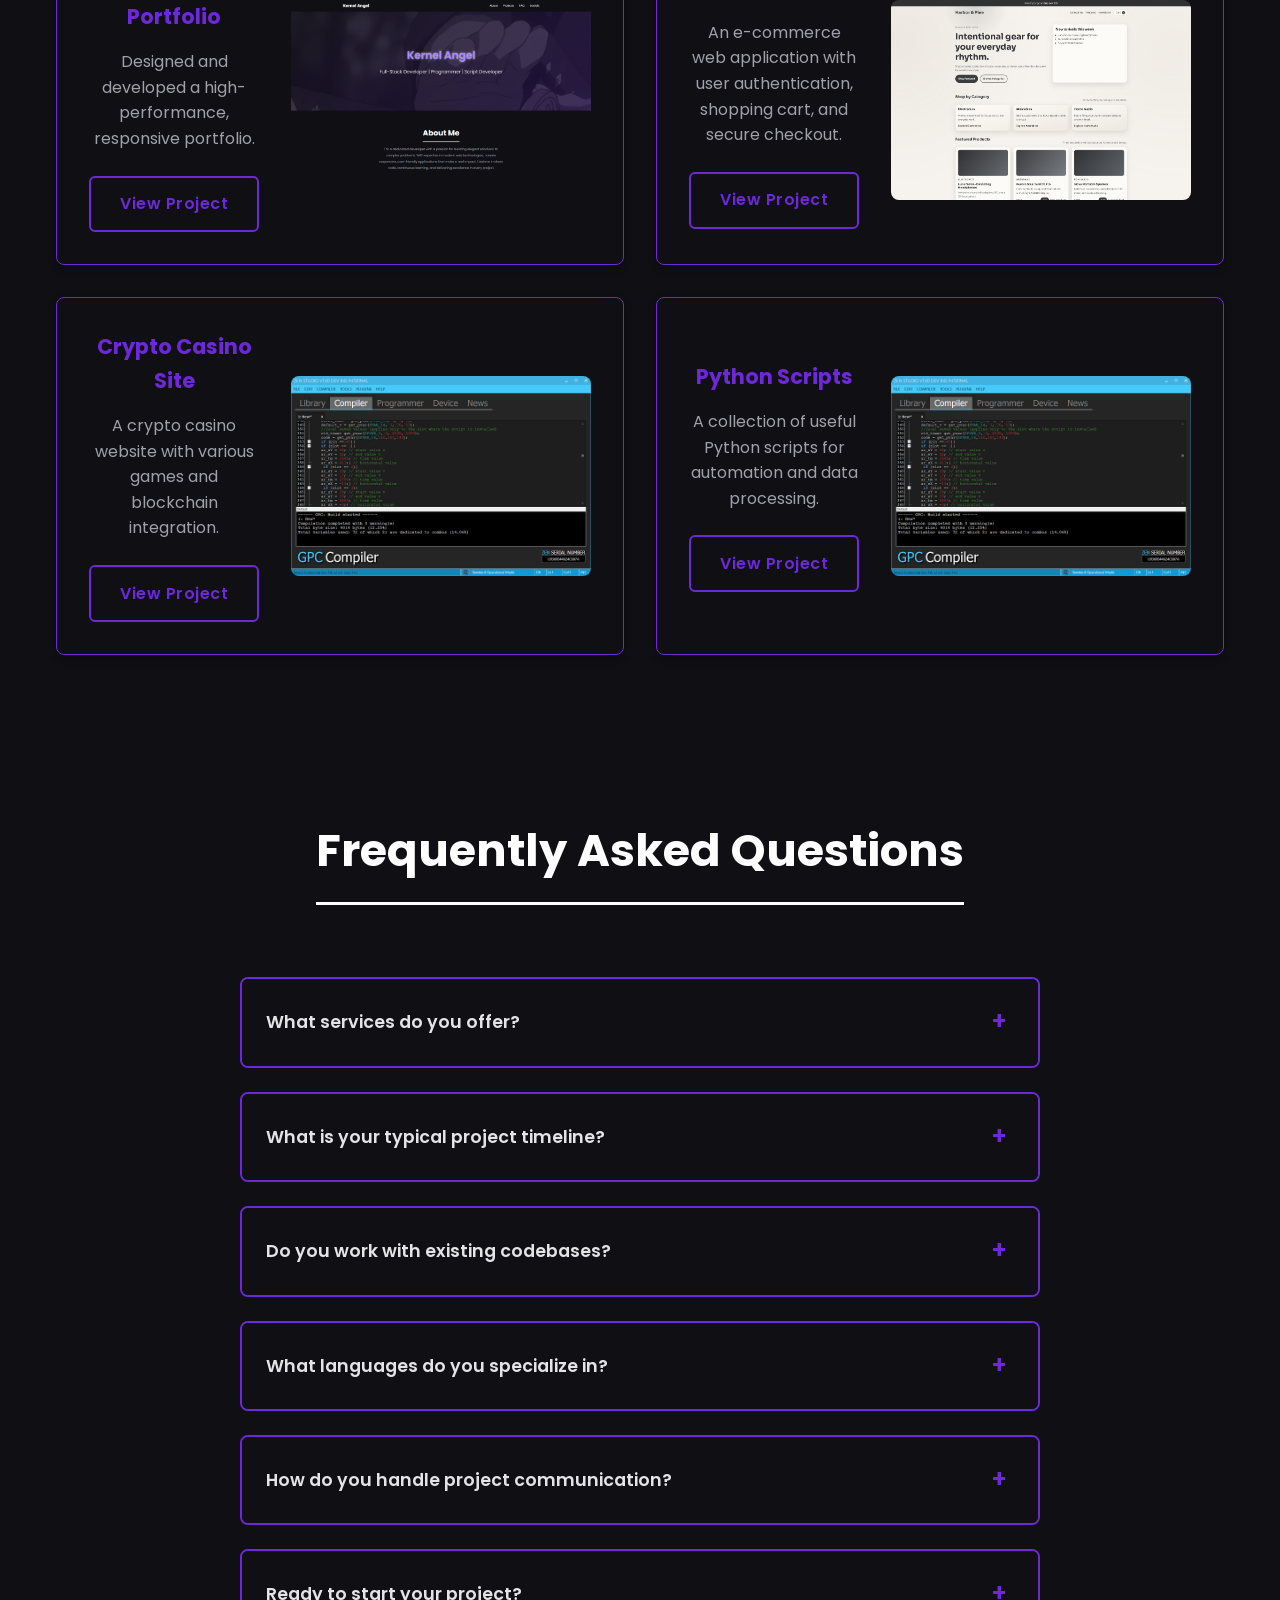
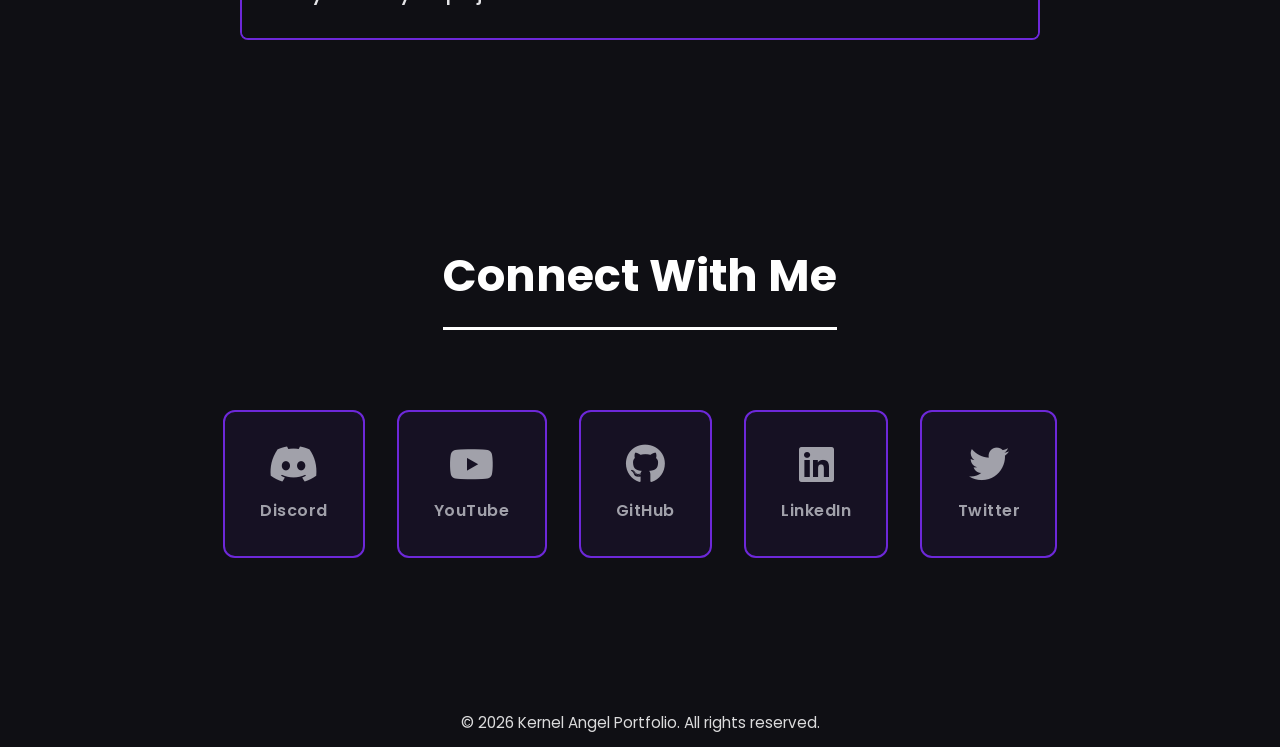
==== commit 574c6083: "Add files via upload" ====
--- a/index.html
+++ b/index.html
@@ -68,7 +68,7 @@
                         <p>Designed and developed a high-performance, responsive portfolio.</p>
                         <a href="project1.html" class="btn-link">View Project</a>
                     </div>
-                    <img src="photos/portfolio 1.png" alt="Project 1" class="project-image">
+                    <img src="photos/portfolio1.png" alt="Project 1" class="project-image">
                 </div>
                 <div class="project-card">
                     <div class="project-content">
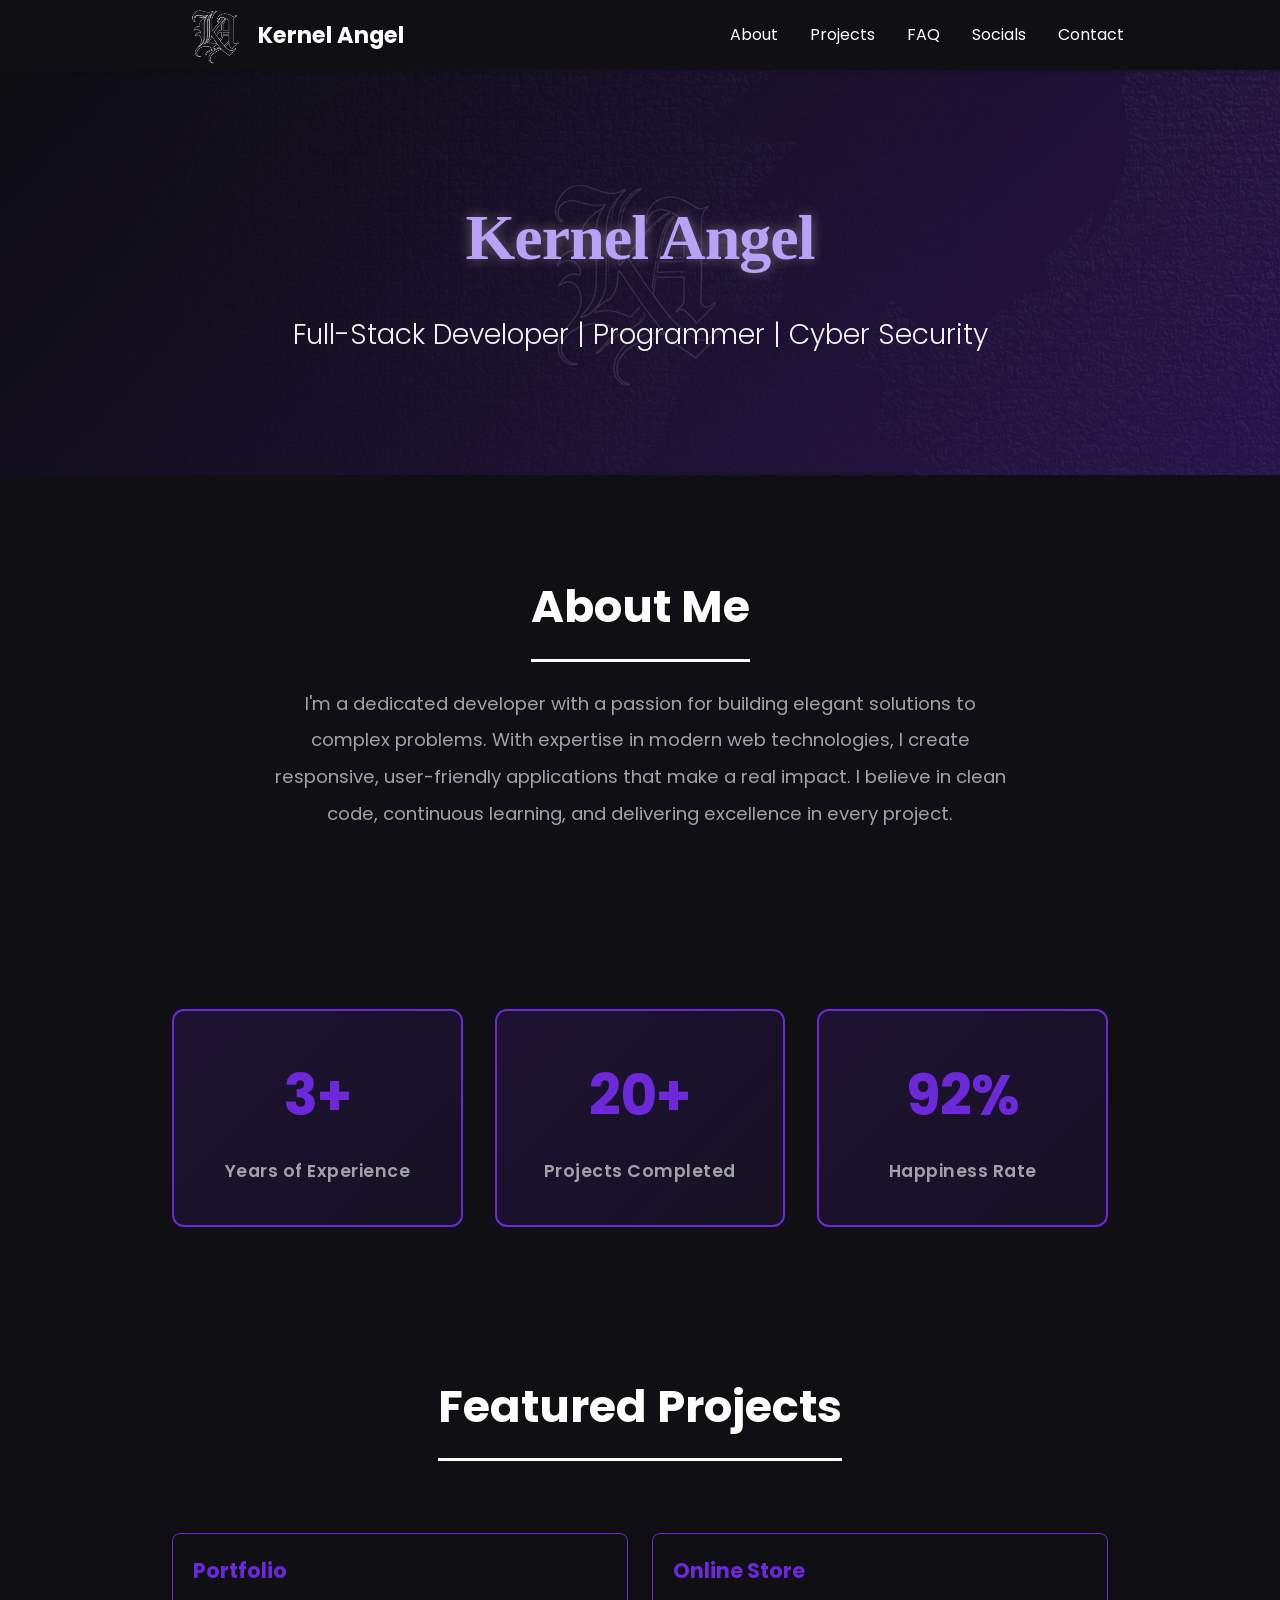
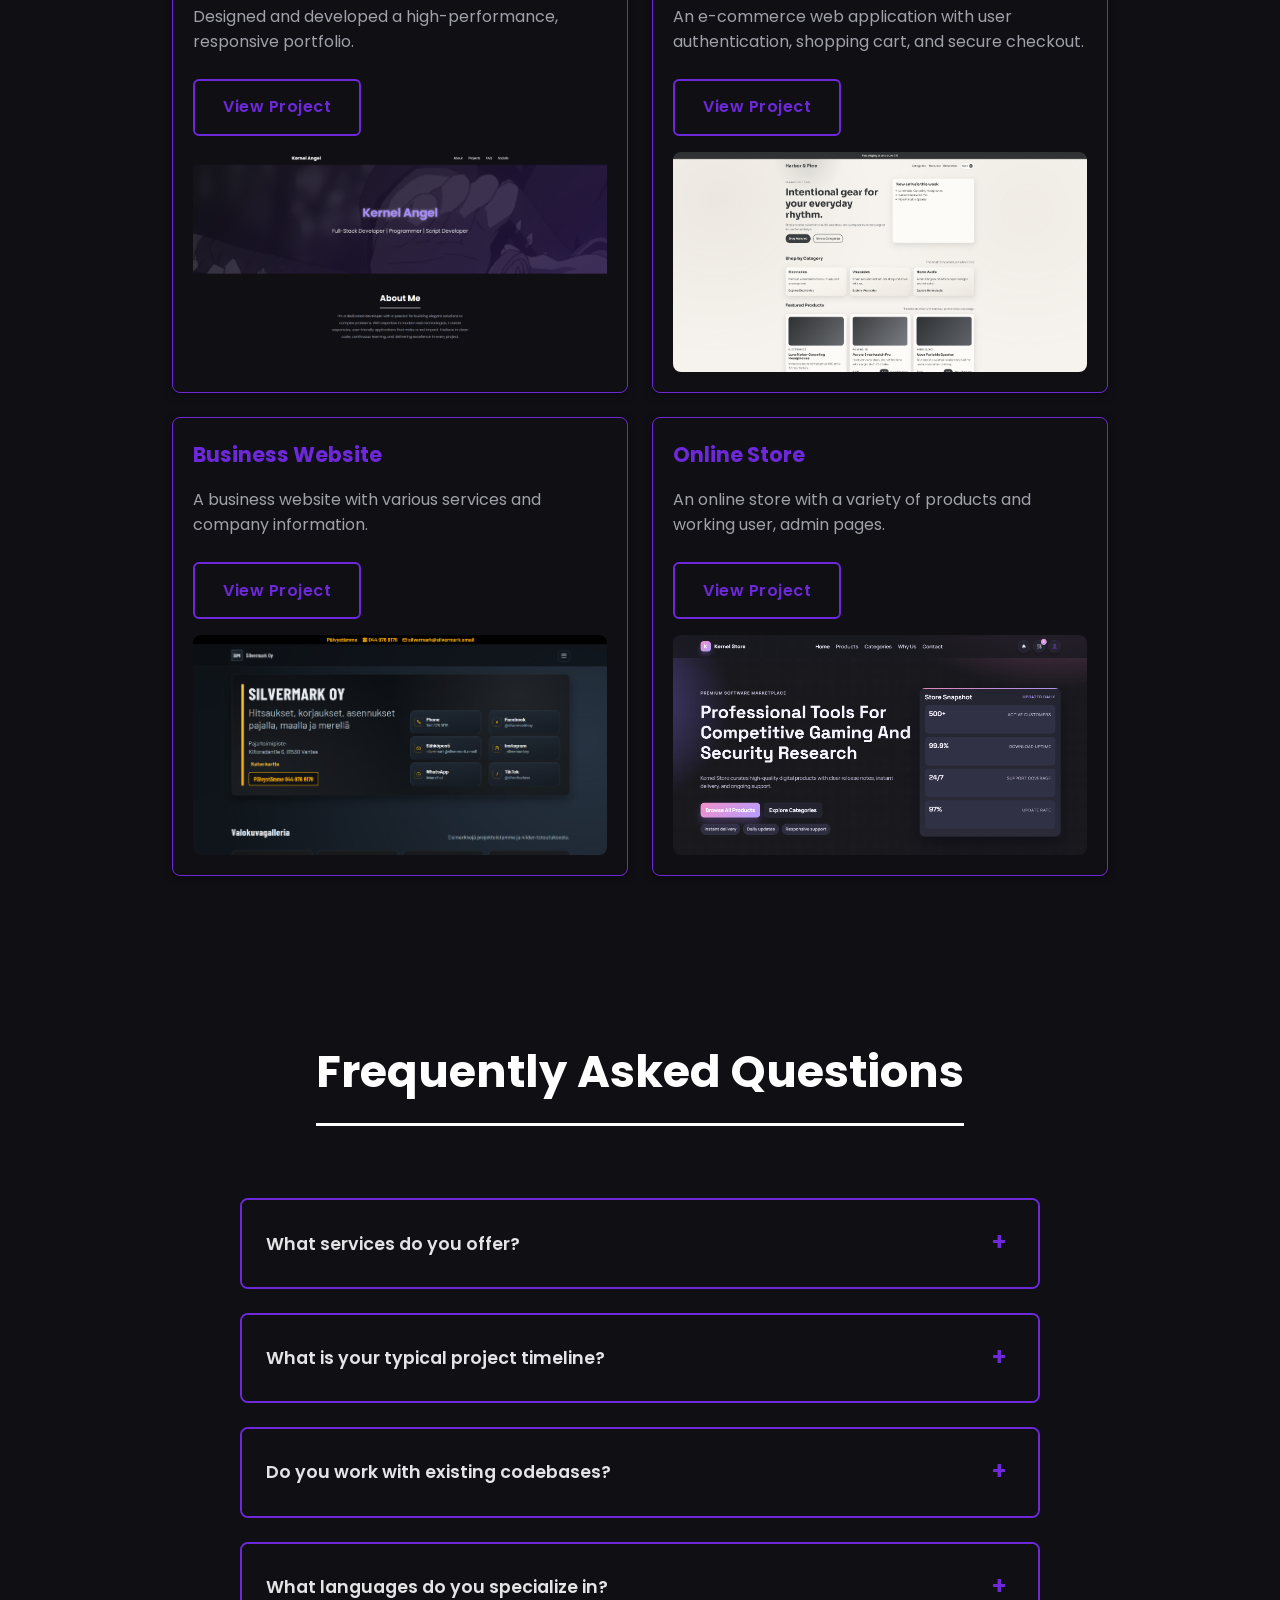
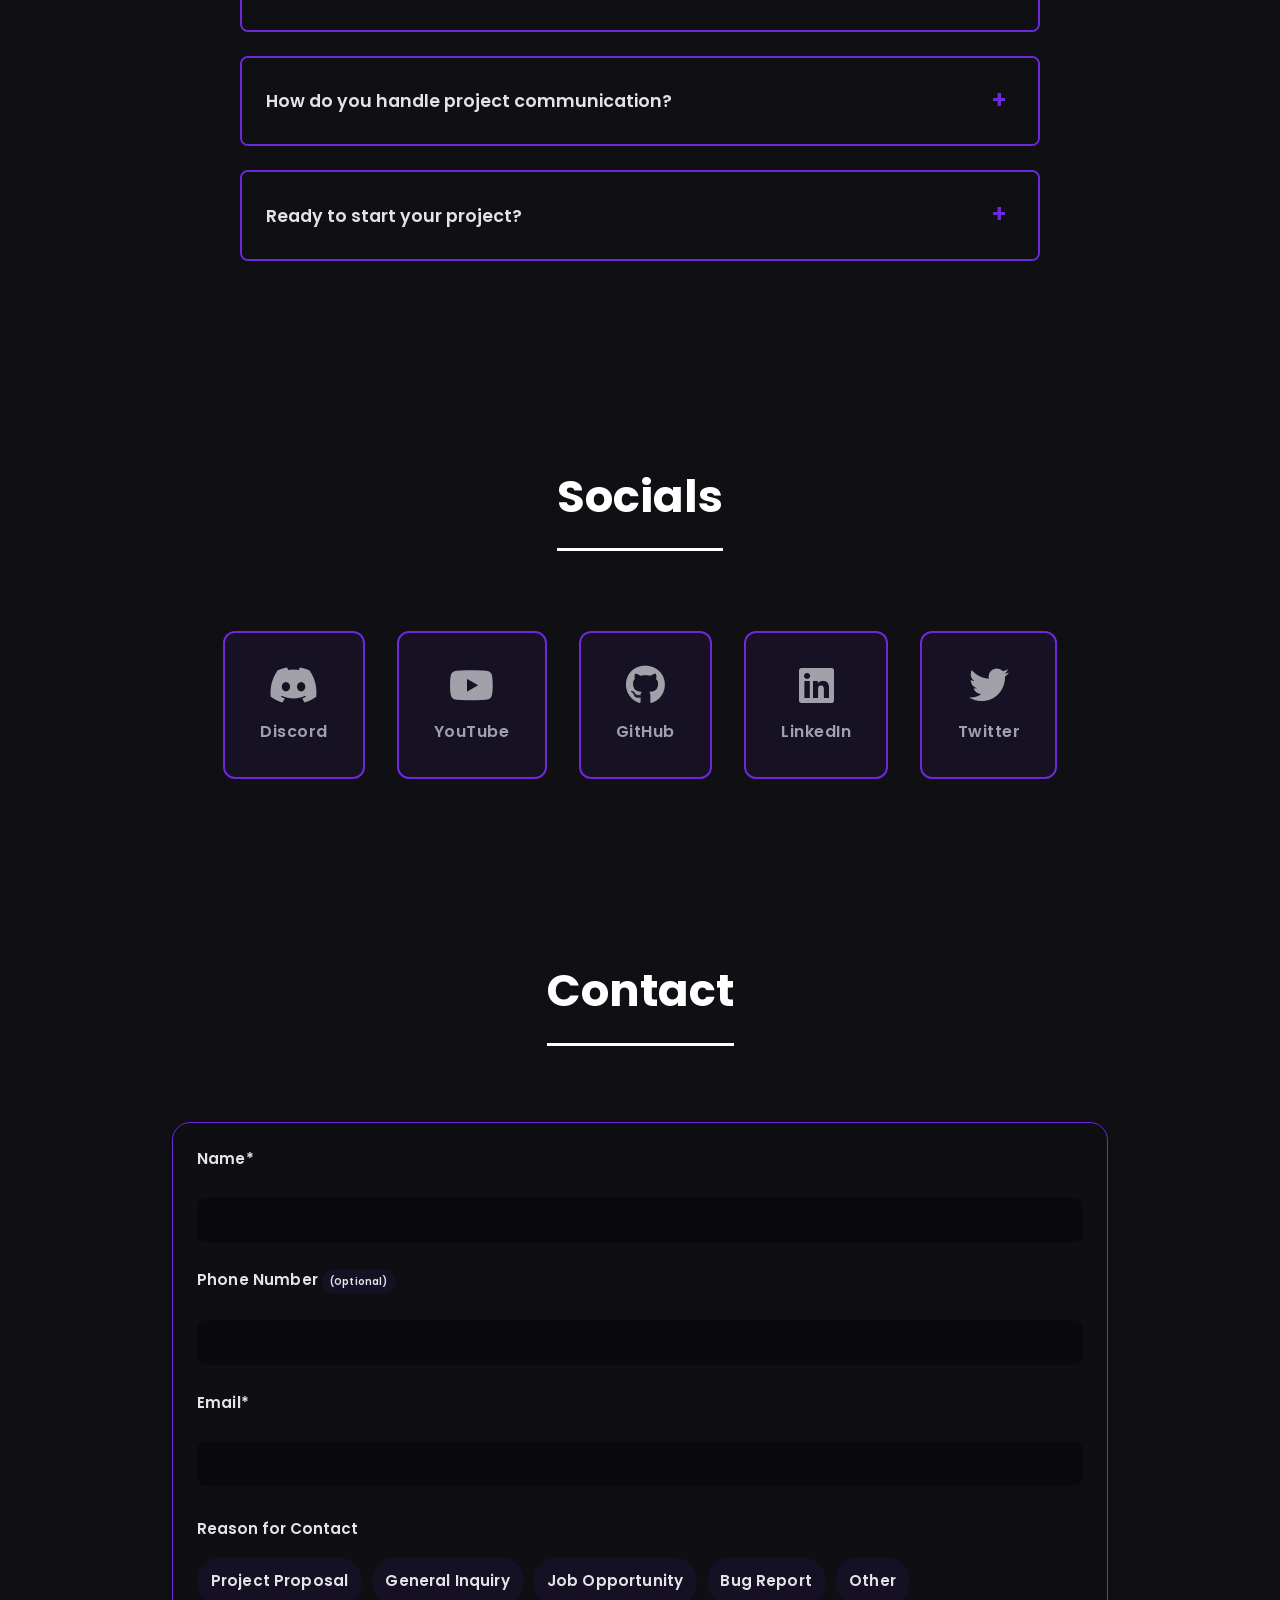
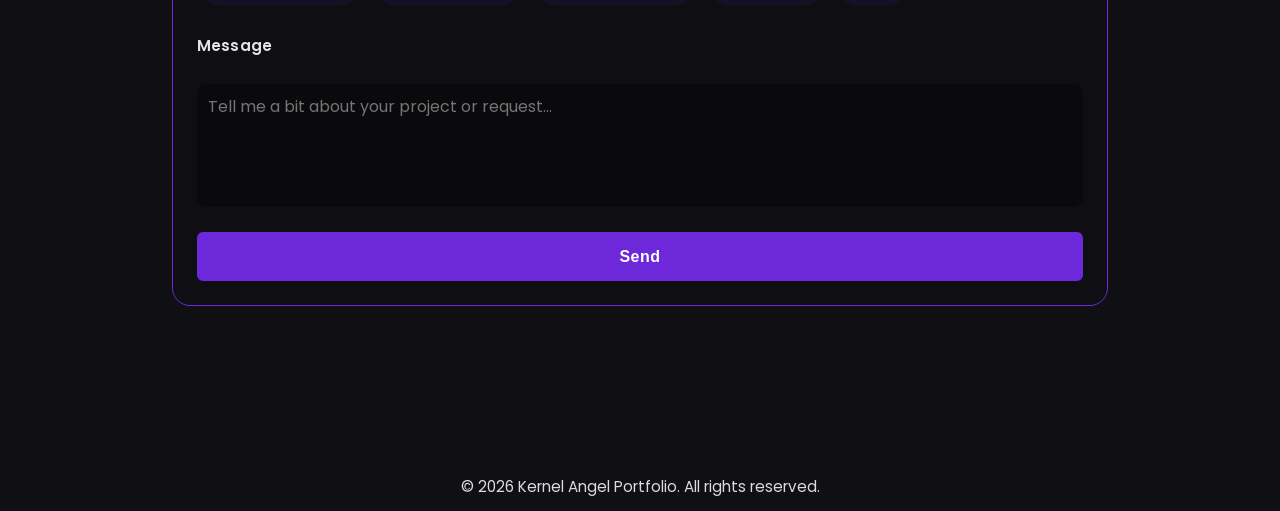
==== commit b415a6b6: "Add files via upload" ====
--- a/index.html
+++ b/index.html
@@ -7,28 +7,32 @@
     <title>Kernel Angel</title>
     <link rel="stylesheet" href="style.css">
     <link rel="stylesheet" href="https://cdnjs.cloudflare.com/ajax/libs/font-awesome/6.0.0-beta3/css/all.min.css">
-    <link rel="icon" type="image/x-icon" href="photos/fallen angel.ico">
+    <link rel="icon" type="image/x-icon" href="photos/favicon/icons8-favicon-64.png">
 </head>
 <body>
     <nav class="navbar">
         <div class="container">
-            <div class="logo">Kernel Angel</div>
+            <div class="logo">
+                <img src="photos/KA Main.png" alt="Kernel Angel Logo">
+                <span>Kernel Angel</span>
+            </div>
             <ul class="nav-links">
                 <li><a href="#about">About</a></li>
                 <li><a href="#projects">Projects</a></li>
-                <li><a href="#contact">FAQ</a></li>
+                <li><a href="#faq">FAQ</a></li>
                 <li><a href="#socials">Socials</a></li>
+                <li><a href="#contact">Contact</a></li>
             </ul>
         </div>
     </nav>
 
     <header class="hero">
         <div class="hero-banner-container">
-            <img id="heroBanner" src="photos/bannerz.gif" alt="Banner" class="hero-banner">
-        </div>
-        <div class="container">
-            <h1>Kernel Angel</h1>
-            <p class="subtitle">Full-Stack Developer | Programmer | Script Developer</p>
+            <img id="heroBanner" src="photos/KA Banneri.png" alt="Banner" class="hero-banner">
+        </div>
+        <div class="container">
+            <h1 class="headline">Kernel Angel</h1>
+            <p class="subtitle">Full-Stack Developer | Programmer | Cyber Security</p>
         </div>
     </header>
 
@@ -43,16 +47,16 @@
         <div class="container">
             <div class="stats-grid">
                 <div class="stat-card">
-                    <div class="stat-number">4+</div>
+                    <div class="stat-number">3+</div>
                     <div class="stat-label">Years of Experience</div>
                 </div>
                 <div class="stat-card">
-                    <div class="stat-number">25+</div>
+                    <div class="stat-number">20+</div>
                     <div class="stat-label">Projects Completed</div>
                 </div>
                 <div class="stat-card">
-                    <div class="stat-number">87%</div>
-                    <div class="stat-label">Client Happiness Rate</div>
+                    <div class="stat-number">92%</div>
+                    <div class="stat-label">Happiness Rate</div>
                 </div>
             </div>
         </div>
@@ -64,11 +68,11 @@
             <div class="projects-grid">
                 <div class="project-card">
                     <div class="project-content">
-                        <h3>Personal Portfolio</h3>
+                        <h3>Portfolio</h3>
                         <p>Designed and developed a high-performance, responsive portfolio.</p>
                         <a href="project1.html" class="btn-link">View Project</a>
                     </div>
-                    <img src="photos/portfolio1.png" alt="Project 1" class="project-image">
+                    <img src="photos/project/portfolio1.png" alt="Project 1" class="project-image">
                 </div>
                 <div class="project-card">
                     <div class="project-content">
@@ -76,29 +80,29 @@
                         <p>An e-commerce web application with user authentication, shopping cart, and secure checkout.</p>
                         <a href="project2.html" class="btn-link">View Project</a>
                     </div>
-                    <img src="photos/onlinestore1.png" alt="Project 2" class="project-image">
-                </div>
-                <div class="project-card">
-                    <div class="project-content">
-                        <h3>Crypto Casino Site</h3>
-                        <p>A crypto casino website with various games and blockchain integration.</p>
+                    <img src="photos/project/onlinestore1.png" alt="Project 2" class="project-image">
+                </div>
+                <div class="project-card">
+                    <div class="project-content">
+                        <h3>Business Website</h3>
+                        <p>A business website with various services and company information.</p>
                         <a href="project3.html" class="btn-link">View Project</a>
                     </div>
-                    <img src="photos/preview.png" alt="Project 3" class="project-image">
-                </div>
-                <div class="project-card">
-                    <div class="project-content">
-                        <h3>Python Scripts</h3>
-                        <p>A collection of useful Python scripts for automation and data processing.</p>
+                    <img src="photos/project/SMARK1.png" alt="Project 3" class="project-image">
+                </div>
+                <div class="project-card">
+                    <div class="project-content">
+                        <h3>Online Store</h3>
+                        <p>An online store with a variety of products and working user, admin pages.</p>
                         <a href="project4.html" class="btn-link">View Project</a>
                     </div>
-                    <img src="photos/preview.png" alt="Project 4" class="project-image">
+                    <img src="photos/project/store1.png" alt="Project 4" class="project-image">
                 </div>
             </div>       
         </div>
     </section>
 
-    <section id="contact" class="contact">
+    <section id="faq" class="contact">
         <div class="container">
             <h2>Frequently Asked Questions</h2>
             <div class="faq-container">
@@ -162,17 +166,17 @@
 
     <section id="socials" class="socials">
         <div class="container">
-            <h2>Connect With Me</h2>
+            <h2>Socials</h2>
             <div class="social-links">
-                <a href="https://discord.com/users/your-discord-id" class="social-link" title="Discord" aria-label="Discord" onclick=" window.open('https://discord.com/users/your-discord-id', '_blank'); return false;">
+                <a href="https://discord.com/users/1503359646864380035" class="social-link" title="Discord" aria-label="Discord" onclick=" window.open('https://discord.com/users/1503359646864380035', '_blank'); return false;">
                     <span class="social-icon"><i class="fab fa-discord"></i></span>
                     <span class="social-label">Discord</span>
                 </a>
-                <a href="https://youtube.com/@itsdachii" class="social-link" title="YouTube" aria-label="YouTube" onclick=" window.open('https://youtube.com/@itsdachii', '_blank'); return false;">
+                <a href="https://www.youtube.com/@KernelAngel" class="social-link" title="YouTube" aria-label="YouTube" onclick=" window.open('https://www.youtube.com/@KernelAngel', '_blank'); return false;">
                     <span class="social-icon"><i class="fab fa-youtube"></i></span>
                     <span class="social-label">YouTube</span>
                 </a>
-                <a href="https://github.com/your-username" class="social-link" title="GitHub" aria-label="GitHub" onclick=" window.open('https://github.com/your-username', '_blank'); return false;">
+                <a href="https://github.com/KernelAngel" class="social-link" title="GitHub" aria-label="GitHub" onclick=" window.open('https://github.com/KernelAngel', '_blank'); return false;">
                     <span class="social-icon"><i class="fab fa-github"></i></span>
                     <span class="social-label">GitHub</span>
                 </a>
@@ -187,6 +191,55 @@
             </div>
         </div>
     </section>
+          <section id="contact" class="section contact">
+        <div class="container">
+          <div style="padding-bottom: 3.3rem;">
+            <h2>Contact</h2>
+          </div>
+
+          <form class="contact-form" action="mailto:business.taavi@gmail.com" method="post" enctype="text/plain">
+            <label for="name">Name*</label>
+            <input id="name" name="name" type="text" required />
+
+            <label for="phone">Phone Number <span class="optional">(Optional)</span></label>
+            <input id="phone" name="phone" type="tel" />
+
+            <label for="email">Email*</label>
+            <input id="email" name="email" type="email" required />
+
+            <fieldset class="contact-reason-group">
+              <legend>Reason for Contact</legend>
+              <div class="contact-reason-options">
+                <label class="reason-option">
+                  <input type="radio" name="contact_reason" value="Questions" required />
+                  <span class="reason-label">Project Proposal</span>
+                </label>
+                <label class="reason-option">
+                  <input type="radio" name="contact_reason" value="Buying" />
+                  <span class="reason-label">General Inquiry</span>
+                </label>
+                <label class="reason-option">
+                  <input type="radio" name="contact_reason" value="Realisation" />
+                  <span class="reason-label">Job Opportunity</span>
+                </label>
+                <label class="reason-option">
+                  <input type="radio" name="contact_reason" value="Recruitment" />
+                  <span class="reason-label">Bug Report</span>
+                </label>
+                <label class="reason-option">
+                  <input type="radio" name="contact_reason" value="Other" />
+                  <span class="reason-label">Other</span>
+                </label>
+              </div>
+            </fieldset>
+
+            <label for="details">Message</label>
+            <textarea id="details" name="details" rows="4" placeholder="Tell me a bit about your project or request..." required></textarea>
+
+            <button class="btn-primary" type="submit" style="cursor: pointer;">Send</button>
+          </form>
+        </div>
+      </section>
 
     <footer>
         <div class="container">
--- a/style.css
+++ b/style.css
@@ -1,4 +1,5 @@
 @import url('https://fonts.googleapis.com/css2?family=Poppins:wght@300;400;600;700&display=swap');
+@import url('https://fonts.cdnfonts.com/css/cloister-black');
 
 :root {
     --primary-color: #0f0f14;
@@ -18,17 +19,22 @@
     box-sizing: border-box;
 }
 
+.headline {
+    font-family: 'Cloister Black', serif;
+}
+
 body {
     font-family: 'Poppins', sans-serif;
     line-height: 1.6;
     color: var(--text-color);
     background-color: var(--primary-color);
+    overflow-x: hidden;
 }
 
 .container {
-    max-width: 1200px;
+    width: min(100%, 1000px);
     margin: 0 auto;
-    padding: 0 var(--spacing-unit);
+    padding: 0 clamp(1rem, 2.5vw, 2rem);
 }
 
 /* Navigation */
@@ -39,6 +45,7 @@
     top: 0;
     z-index: 100;
     box-shadow: 0 2px 4px rgba(0, 0, 0, 0.1);
+    height: 70px;
 }
 
 .navbar .container {
@@ -46,11 +53,29 @@
     justify-content: space-between;
     align-items: center;
     padding: 1rem;
+    height: 100%;
 }
 
 .logo {
-    font-size: 1.5rem;
+    display: flex;
+    align-items: center;
+    gap: 2px;
+    font-size: 1.4rem;
     font-weight: 700;
+    color: var(--white);
+}
+
+.logo img {
+    width: 120px;
+    height: 65px;
+    object-fit: contain;
+    display: block;
+    flex-shrink: 0;
+}
+
+.logo span {
+    line-height: 1;
+    margin-left: -20px;
 }
 
 .nav-links {
@@ -71,7 +96,6 @@
 
 /* Hero Section */
 .hero {
-    background: linear-gradient(135deg, var(--primary-color) 0%, var(--secondary-color) 350%);
     color: var(--white);
     padding: 6rem var(--spacing-unit);
     text-align: center;
@@ -82,8 +106,17 @@
     position: relative;
 }
 
+.hero::before {
+    content: "";
+    position: absolute;
+    inset: 0;
+    height: 100%;
+    background: linear-gradient(135deg, var(--primary-color) 0%, var(--secondary-color) 300%);
+    z-index: 0;
+}
+
 .hero-banner-container {
-    position: absolute;
+    position: absolute  ;
     top: 0;
     left: 0;
     width: 100%;
@@ -107,8 +140,8 @@
     letter-spacing: -1px;
     position: relative;
     z-index: 1;
-    color: #a78bfa;
-    text-shadow: 0 0 12px rgba(255, 255, 255, 0.3),
+    color: #b7a2f8;
+    text-shadow: 0 0 12px rgba(202, 194, 194, 0.3),
                  0 0 18px rgba(255, 255, 255, 0.15);
 }
 
@@ -219,9 +252,10 @@
 
 .projects-grid {
     display: grid;
-    grid-template-columns: repeat(auto-fit, minmax(min(100%, 420px), 1fr));
-    gap: 2rem;
+    grid-template-columns: repeat(auto-fit, minmax(min(100%, 280px), 1fr));
+    gap: 1.5rem;
     margin-top: 3rem;
+    align-items: stretch;
 }
 
 .project-card {
@@ -229,11 +263,14 @@
     border: 1px solid var(--secondary-color);
     border-radius: 8px;
     display: flex;
-    align-items: center;
-    gap: 2rem;
-    padding: 2rem;
+    flex-direction: column;
+    align-items: stretch;
+    gap: 1rem;
+    padding: 1.25rem;
     box-shadow: 0 2px 8px rgba(0, 0, 0, 0.3);
     transition: transform 0.3s ease, box-shadow 0.3s ease;
+    min-width: 0;
+    max-width: 100%;
 }
 
 .project-card:hover {
@@ -246,14 +283,32 @@
     display: flex;
     flex-direction: column;
     justify-content: space-between;
+    text-align: left;
+    min-width: 0;
+}
+
+.project-content p {
+    overflow-wrap: anywhere;
+    word-break: break-word;
 }
 
 .project-image {
-    width: 300px;
-    height: 200px;
+    width: 100%;
+    max-width: 100%;
+    height: 220px;
     object-fit: cover;
     flex-shrink: 0;
     border-radius: 8px;
+}
+
+.project-card a {
+    align-self: flex-start;
+}
+
+@media (min-width: 900px) {
+    .projects-grid {
+        grid-template-columns: repeat(2, minmax(0, 1fr));
+    }
 }
 
 .project-card h3 {
@@ -282,6 +337,136 @@
     background-color: var(--primary-color);
     padding: 6rem var(--spacing-unit);
     text-align: center;
+}
+
+.contact-grid {
+    display: grid;
+    grid-template-columns: minmax(0, 0.9fr) minmax(0, 1.1fr);
+    gap: 2rem;
+    align-items: start;
+    background: linear-gradient(135deg, rgba(109, 40, 217, 0.12) 0%, rgba(255, 255, 255, 0.03) 100%);
+    border: 1px solid rgba(167, 139, 250, 0.2);
+    border-radius: 24px;
+    padding: 2.5rem;
+    box-shadow: 0 18px 45px rgba(0, 0, 0, 0.2);
+}
+
+.contact-grid > div {
+    text-align: left;
+}
+
+.contact-grid p {
+    color: var(--text-light);
+    max-width: 420px;
+    line-height: 1.8;
+}
+
+.contact-form {
+    display: grid;
+    gap: 1rem;
+    padding: 1.5rem;
+    border-radius: 18px;
+    background: rgba(15, 15, 20, 0.78);
+    border: 1px solid rgba(109, 40, 217, 0.2);
+}
+
+.contact-form label,
+.contact-form legend {
+    color: var(--text-color);
+    font-weight: 600;
+    text-align: left;
+}
+
+.contact-form input,
+.contact-form textarea {
+    width: 100%;
+    padding: 0.9rem 1rem;
+    border: 1px solid rgba(167, 139, 250, 0.25);
+    border-radius: 12px;
+    background: rgba(255, 255, 255, 0.05);
+    color: var(--text-color);
+    font: inherit;
+    transition: border-color 0.2s ease, box-shadow 0.2s ease;
+}
+
+.contact-form input:focus,
+.contact-form textarea:focus {
+    outline: none;
+    border-color: var(--accent-color);
+    box-shadow: 0 0 0 3px rgba(167, 139, 250, 0.18);
+}
+
+.contact-form textarea {
+    resize: none;
+    min-height: 120px;
+}
+
+.contact-reason-group {
+    border: 1px solid rgba(167, 139, 250, 0.2);
+    border-radius: 14px;
+    padding: 1rem;
+    background: rgba(255, 255, 255, 0.03);
+}
+
+.contact-reason-options {
+    display: grid;
+    grid-template-columns: repeat(2, minmax(0, 1fr));
+    gap: 0.7rem;
+    margin-top: 0.65rem;
+}
+
+.reason-option {
+    display: flex;
+    align-items: center;
+    gap: 0.6rem;
+    padding: 0.7rem 0.8rem;
+    border-radius: 999px;
+    background: rgba(109, 40, 217, 0.08);
+    color: var(--text-light);
+    font-size: 0.95rem;
+    border: 1px solid transparent;
+    transition: all 0.2s ease;
+    cursor: pointer;
+    user-select: none;
+}
+
+.reason-option:hover {
+    background: rgba(109, 40, 217, 0.16);
+    border-color: rgba(167, 139, 250, 0.25);
+}
+
+.reason-option input {
+    position: absolute;
+    opacity: 0;
+    pointer-events: none;
+}
+
+.reason-option .reason-label {
+    display: inline-block;
+    width: 100%;
+}
+
+.reason-option:has(input:checked) {
+    background: var(--secondary-color);
+    color: var(--white);
+    border-color: var(--accent-color);
+}
+
+.contact-form .btn.btn-primary {
+    justify-self: start;
+    border-radius: 999px;
+    padding: 0.9rem 1.5rem;
+}
+
+@media (max-width: 768px) {
+    .contact-grid {
+        grid-template-columns: 1fr;
+        padding: 1.5rem;
+    }
+
+    .contact-reason-options {
+        grid-template-columns: 1fr;
+    }
 }
 
 .faq-container {
@@ -1035,4 +1220,83 @@
     .faq-toggle {
         min-width: 24px;
     }
+}
+
+.contact-grid {
+  grid-template-columns: 1fr 1fr;
+  gap: 1.1rem;
+}
+
+.contact-list {
+  list-style: none;
+  margin: 1rem 0 0;
+  padding: 0;
+  font-size: 1.03rem;
+  color: var(--muted);
+  display: grid;
+  gap: 0.45rem;
+}
+
+.contact-form {
+  display: grid;
+  gap: 1.6rem;
+  border-color:#6d28d9;;
+}
+
+.contact-form label {
+  font-size: 0.95rem;
+  font-weight: 600;
+  color: var(--muted);
+  letter-spacing: 0.01em;
+}
+
+.contact-form input,
+.contact-form textarea {
+  width: 100%;
+  border: 1px solid var(--line);
+  border-radius: 10px;
+  background: rgba(7, 7, 7, 0.418);
+  color: var(--ink);
+  padding: 0.62rem 0.7rem;
+  font: inherit;
+}
+
+.contact-form input:focus,
+.contact-form textarea:focus {
+  outline: 2px solid rgba(109, 40, 217, 0.4);
+  outline-offset: 1px;
+}
+
+.contact-reason-group {
+  margin: 0.3rem 0 0.2rem;
+  padding: 0;
+  border: 0;
+  background: transparent;
+}
+
+.contact-reason-group legend {
+  padding: 0;
+  color: var(--muted);
+  font-size: 0.95rem;
+  font-weight: 600;
+  margin-bottom: 0.35rem;
+}
+
+.contact-reason-options {
+  display: flex;
+  flex-wrap: wrap;
+  gap: 0.4rem 0.6rem;
+}
+
+.optional {
+  align-items: center;
+  display: inline-flex;
+  gap: 1.5rem;
+  border-radius: 999px;
+  background: rgba(109, 40, 217, 0.08);
+  color: var(--muted);
+  font-size: 0.92rem;
+  transition: all 0.2s ease;
+  font-size: 0.60rem;
+  padding: 0.3rem 0.5rem;
 }
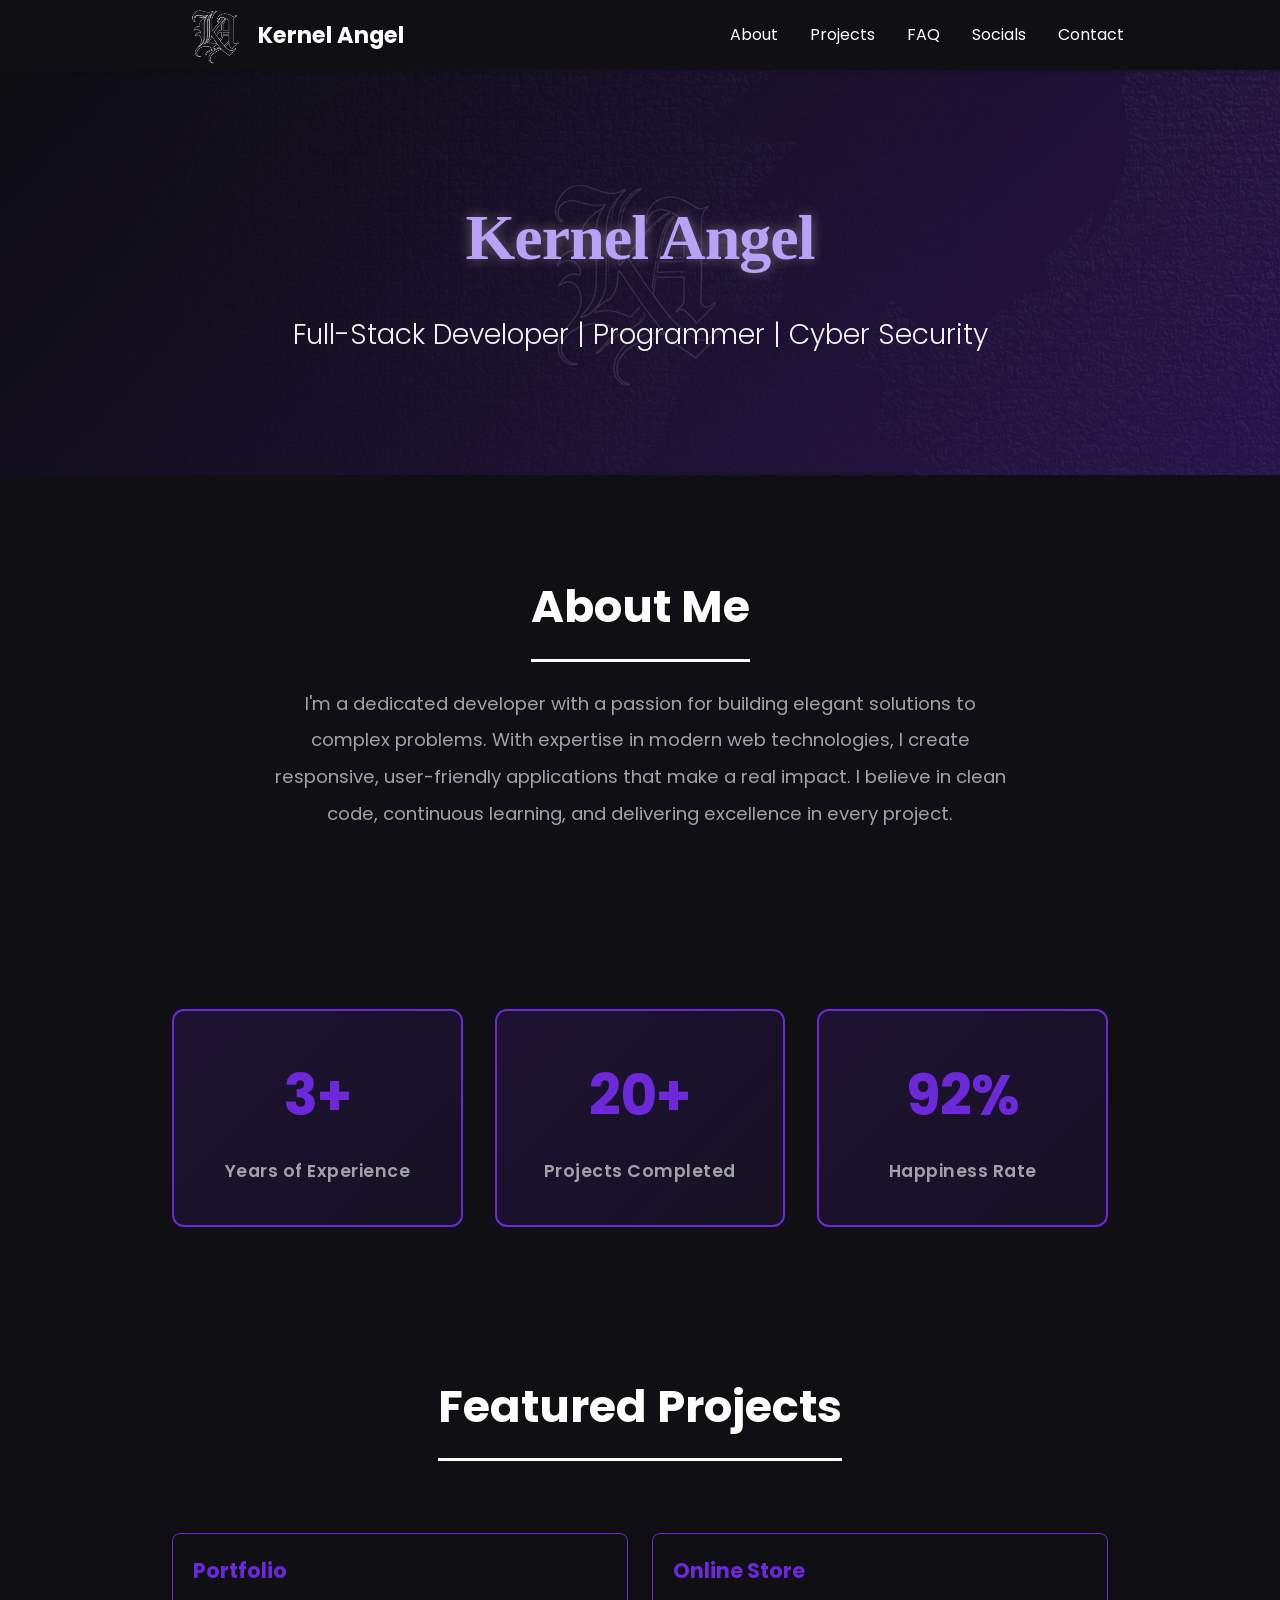
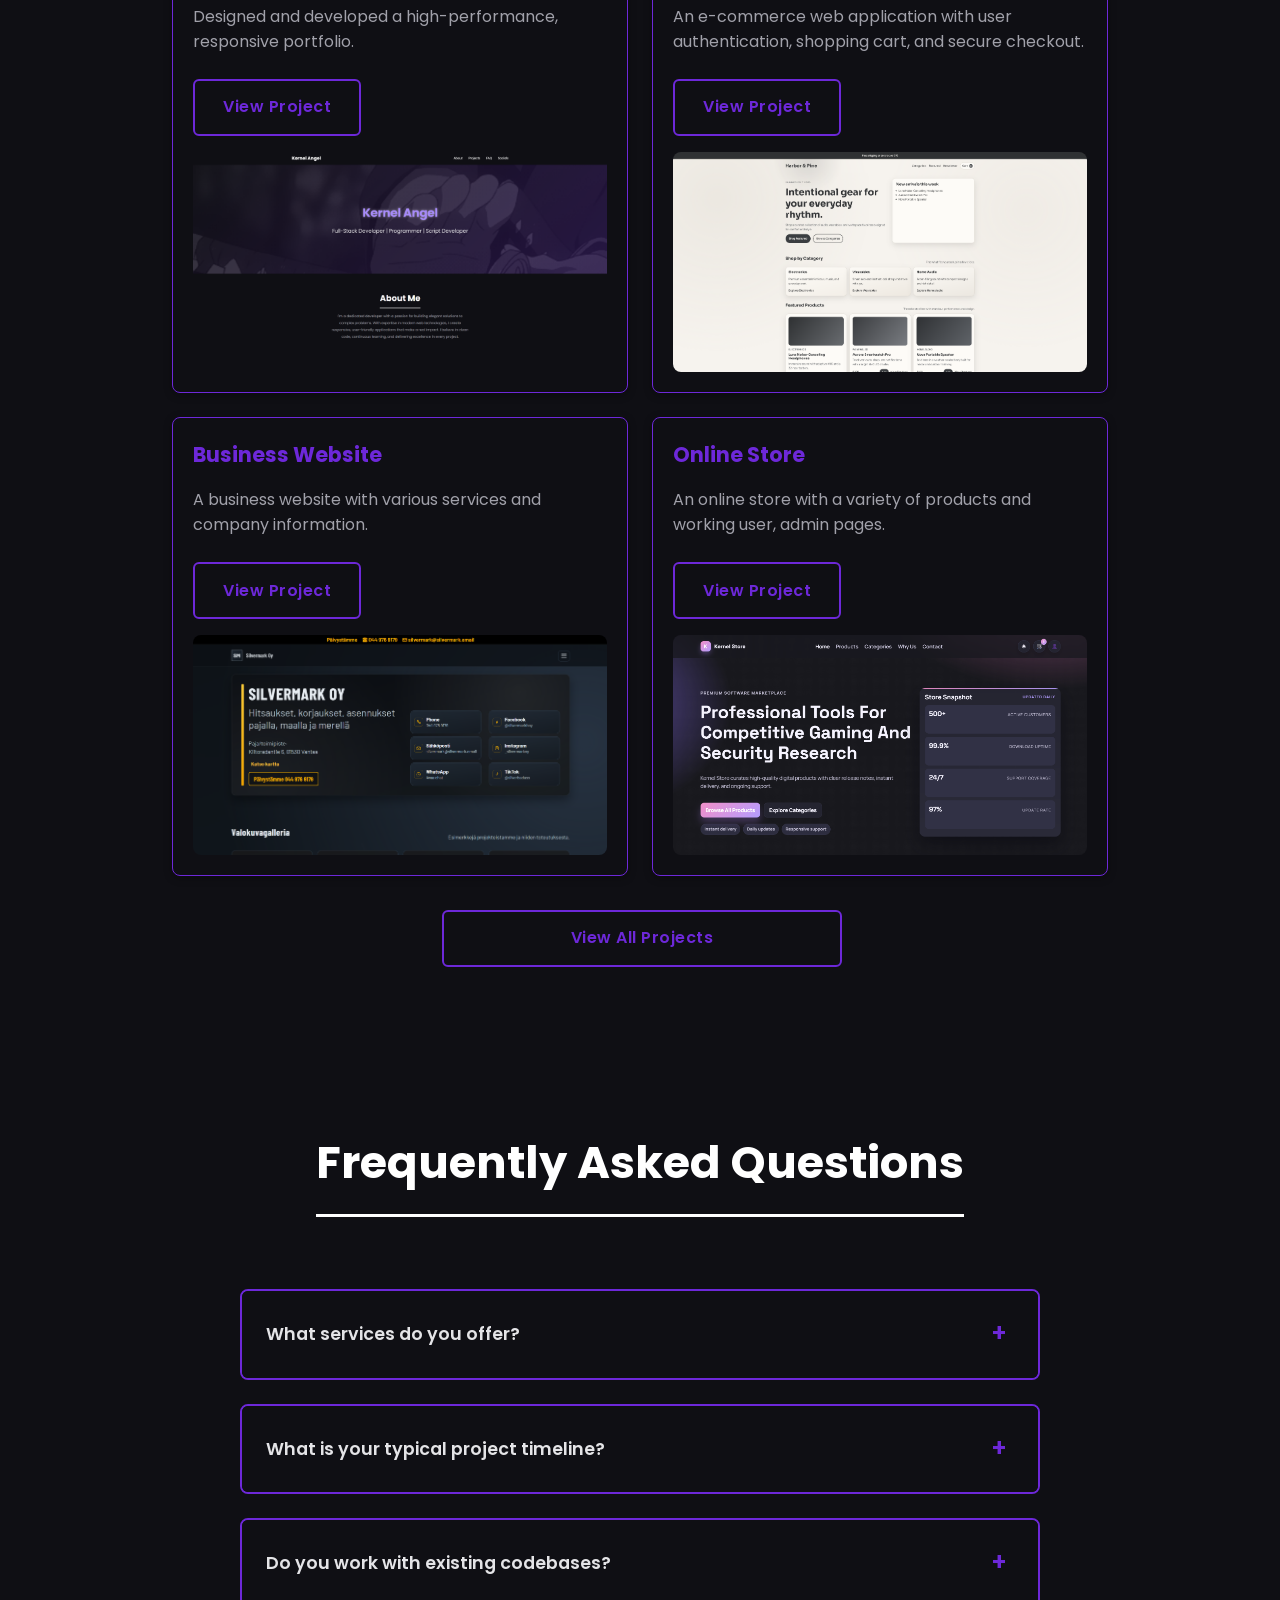
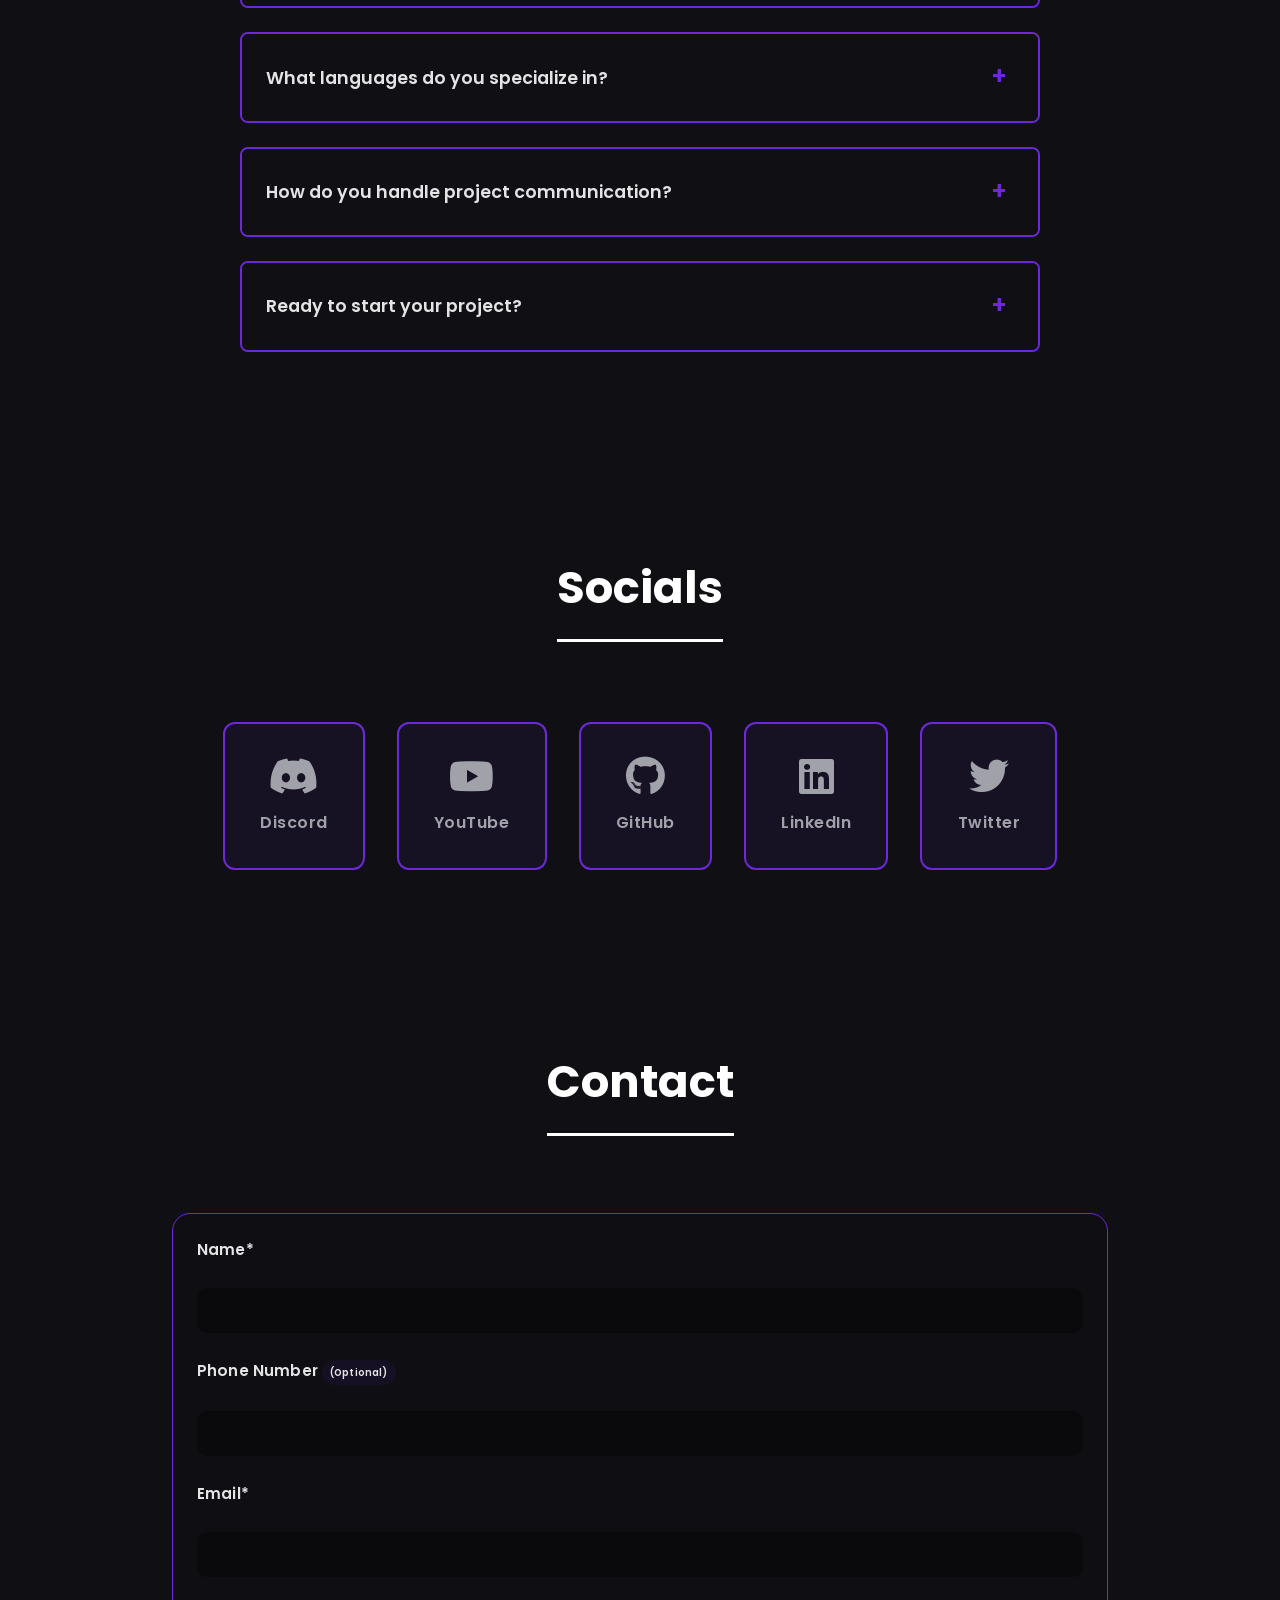
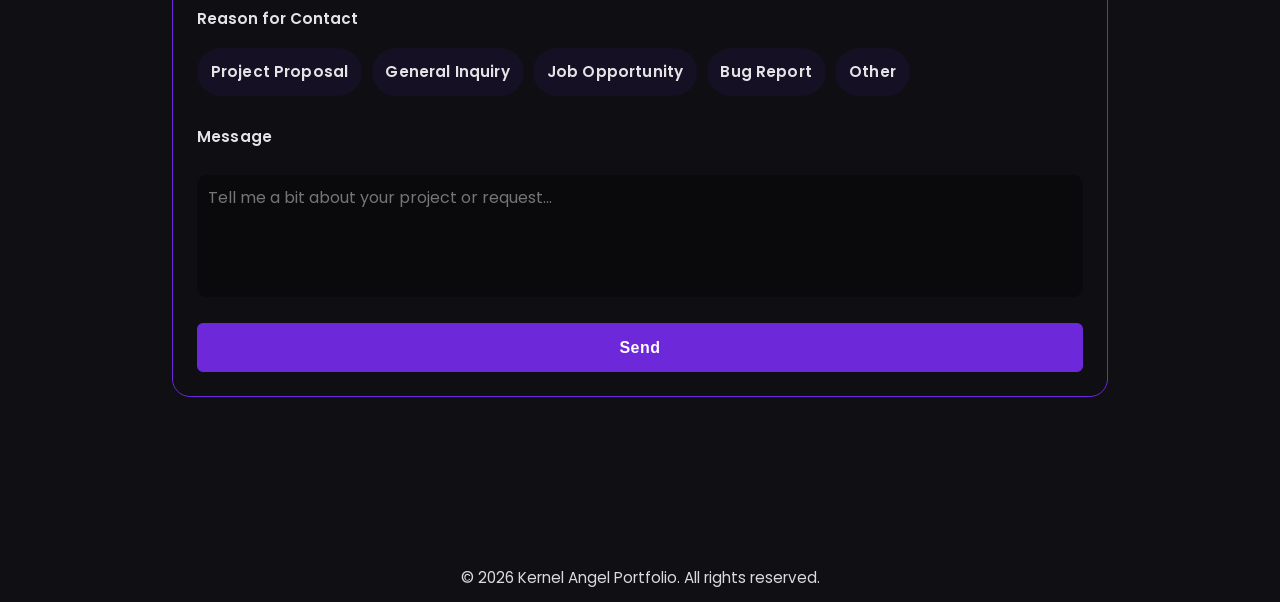
==== commit e1975020: "Add files via upload" ====
--- a/index.html
+++ b/index.html
@@ -98,6 +98,9 @@
                     </div>
                     <img src="photos/project/store1.png" alt="Project 4" class="project-image">
                 </div>
+                <div>
+                    <a style="margin-left: 270px; margin-top: 10px; width: 400px;" href="all-projects.html" class="btn-link view-all-projects">View All Projects</a>
+                </div>
             </div>       
         </div>
     </section>
--- a/style.css
+++ b/style.css
@@ -1299,4 +1299,4 @@
   transition: all 0.2s ease;
   font-size: 0.60rem;
   padding: 0.3rem 0.5rem;
-}+}
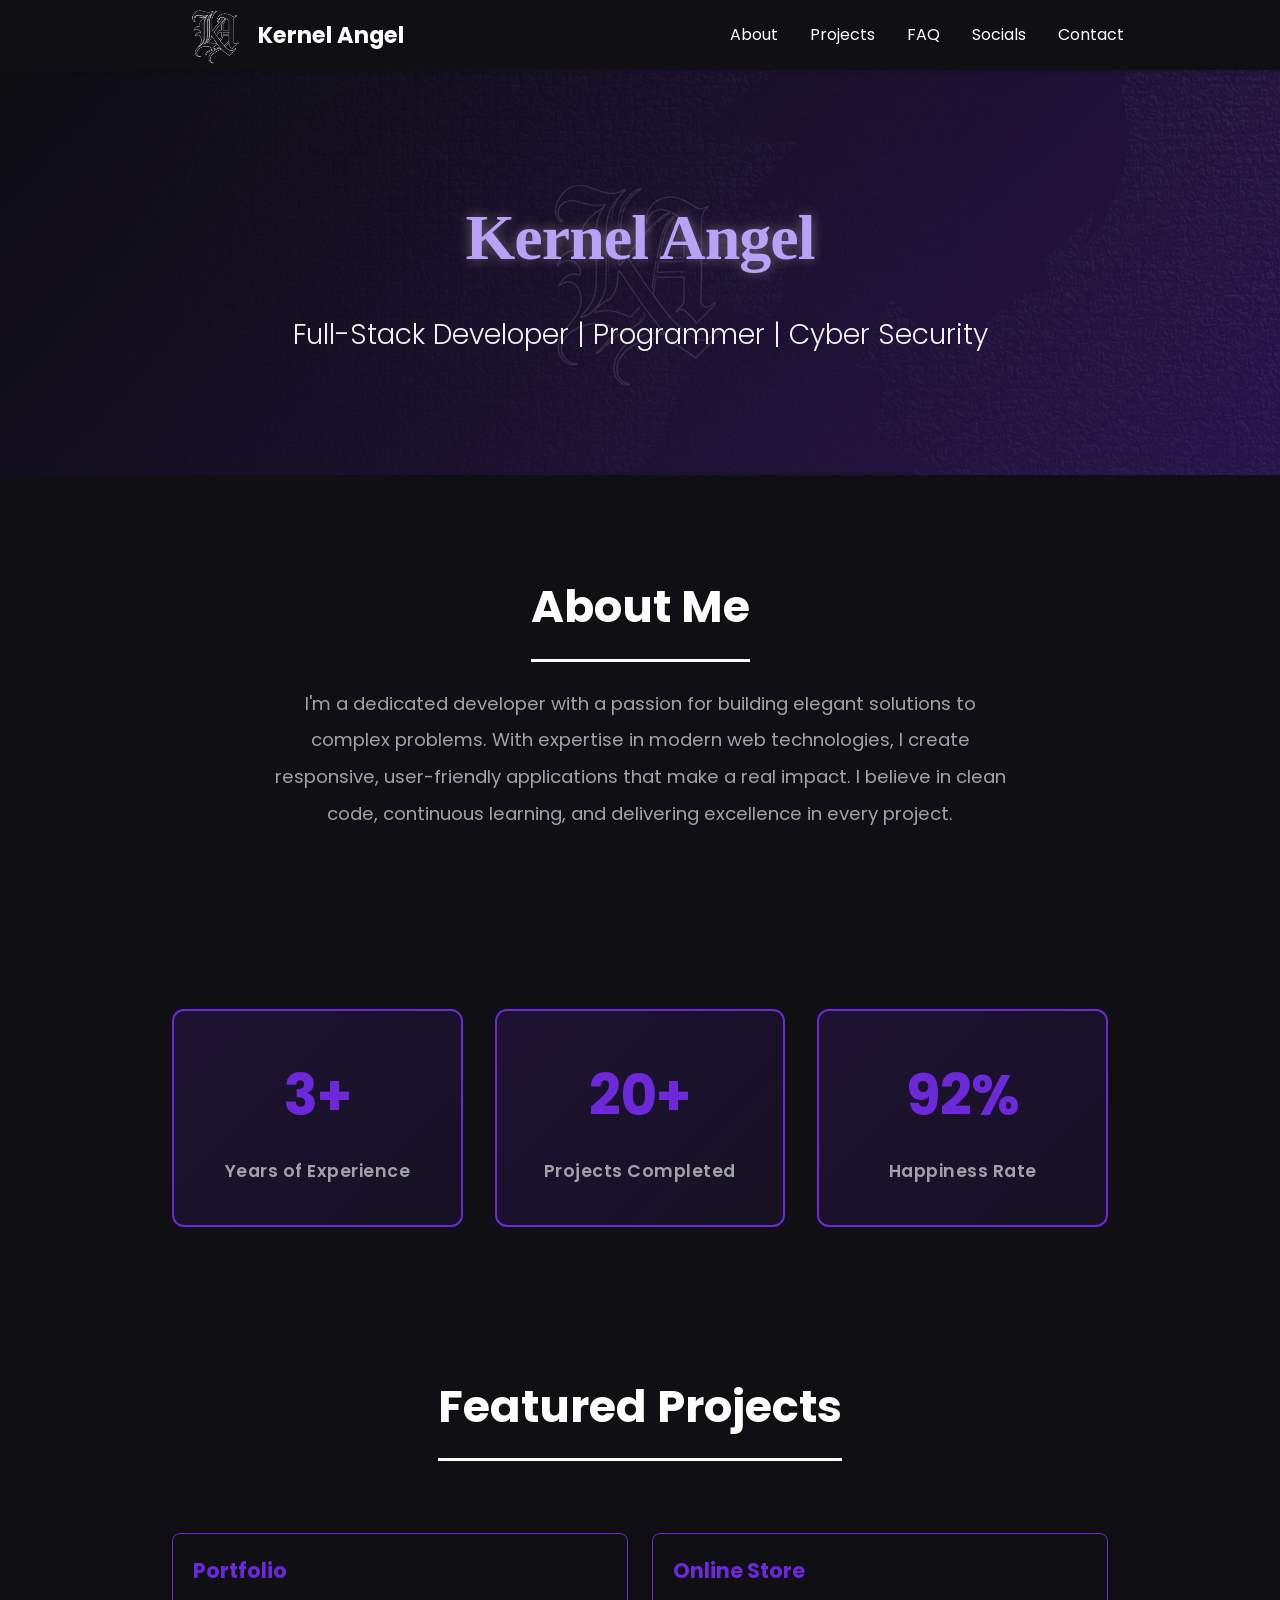
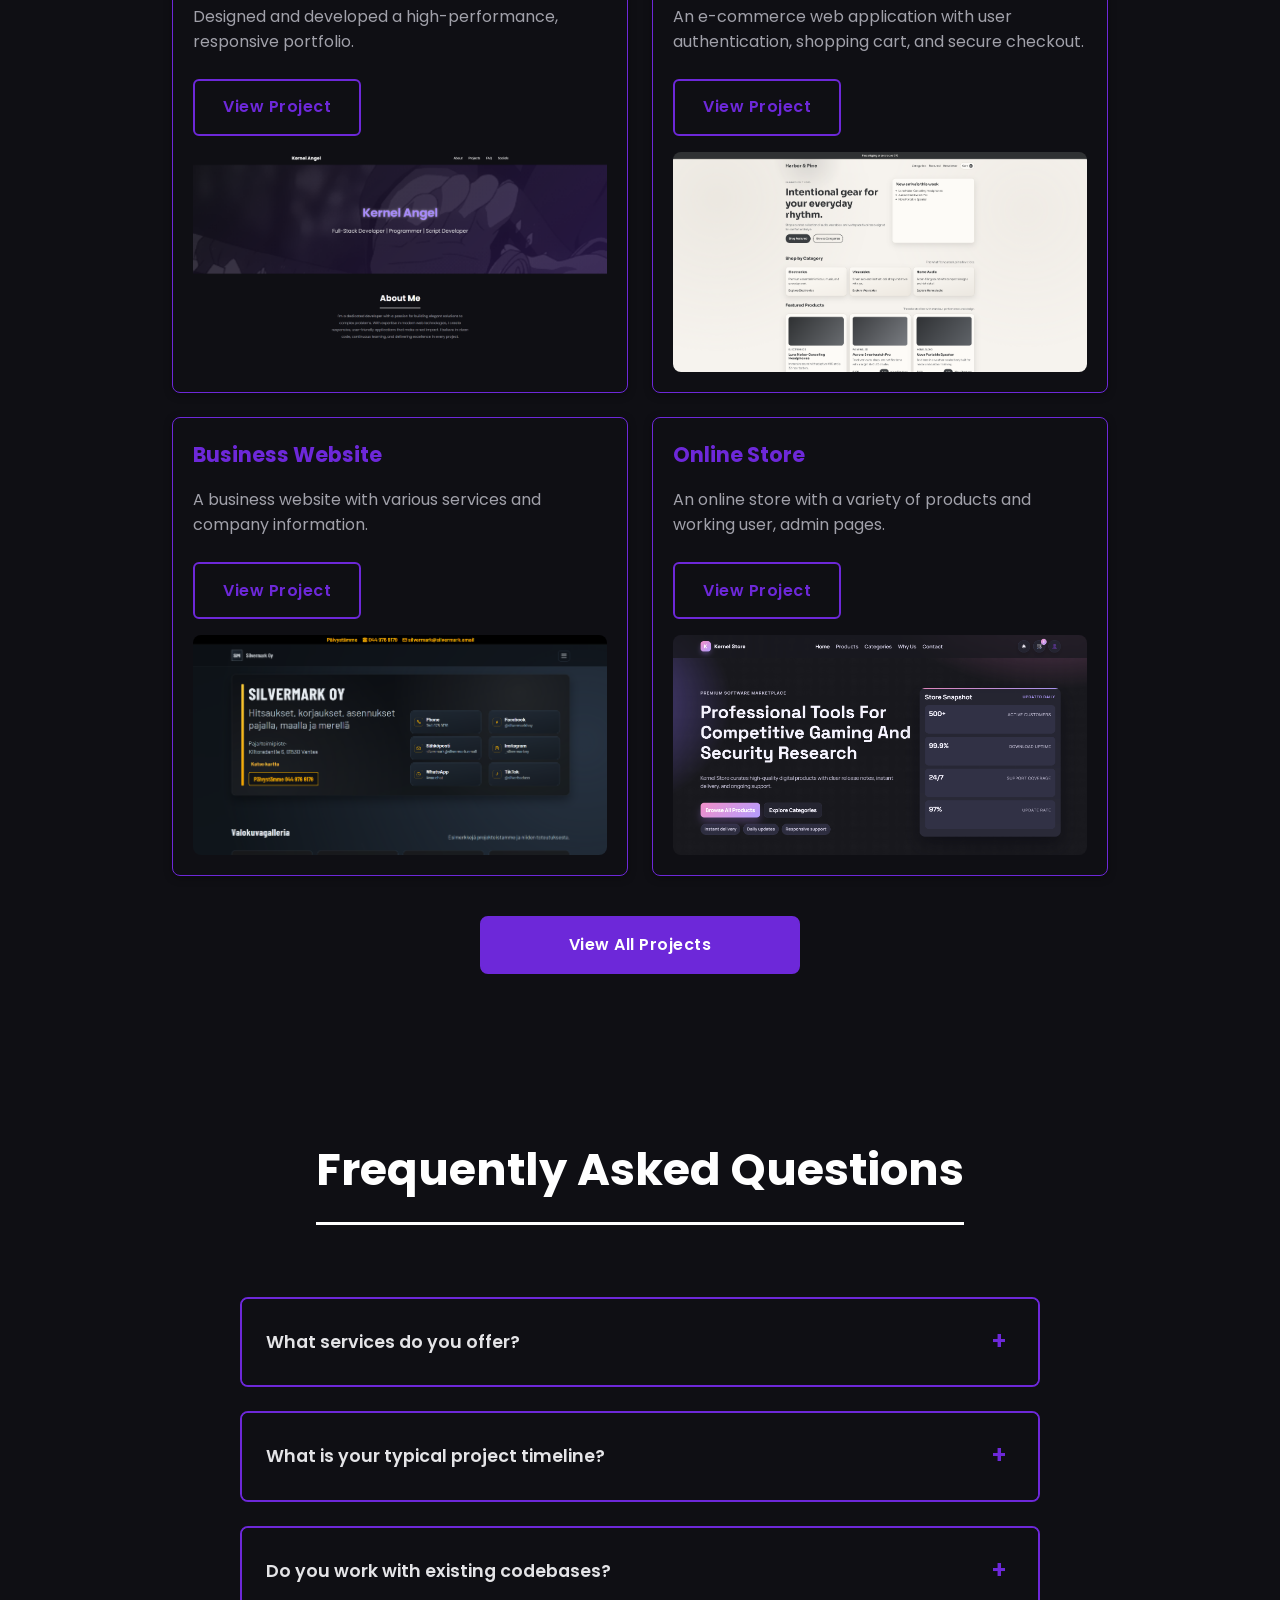
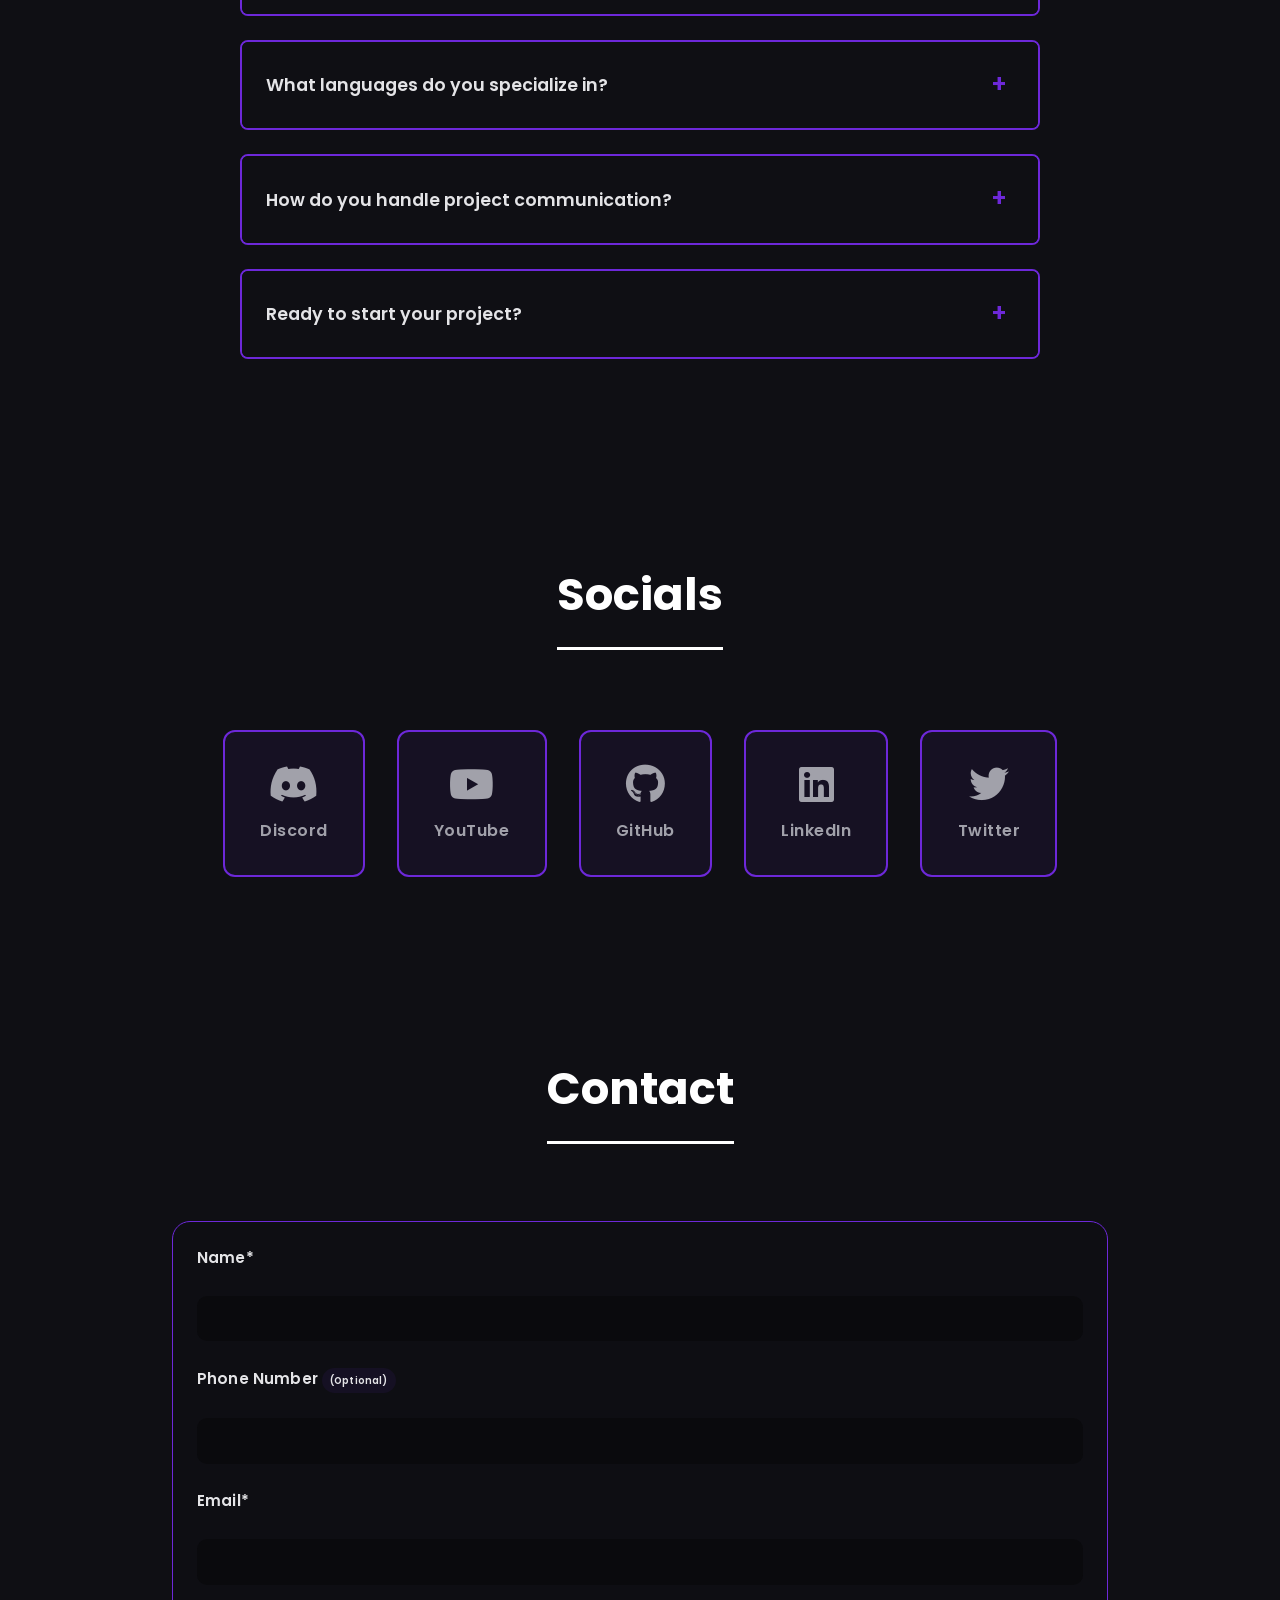
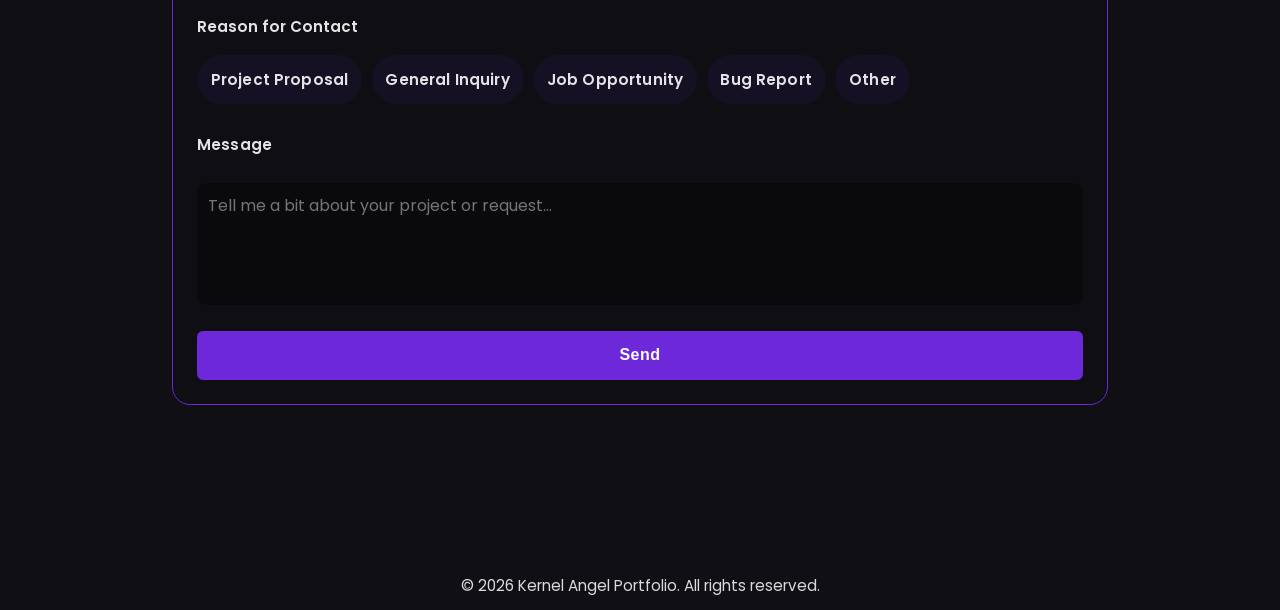
==== commit 4cdcc5fe: "Add files via upload" ====
--- a/index.html
+++ b/index.html
@@ -65,6 +65,7 @@
     <section id="projects" class="projects">
         <div class="container">
             <h2>Featured Projects</h2>
+            
             <div class="projects-grid">
                 <div class="project-card">
                     <div class="project-content">
@@ -74,6 +75,7 @@
                     </div>
                     <img src="photos/project/portfolio1.png" alt="Project 1" class="project-image">
                 </div>
+                
                 <div class="project-card">
                     <div class="project-content">
                         <h3>Online Store</h3>
@@ -82,6 +84,7 @@
                     </div>
                     <img src="photos/project/onlinestore1.png" alt="Project 2" class="project-image">
                 </div>
+                
                 <div class="project-card">
                     <div class="project-content">
                         <h3>Business Website</h3>
@@ -90,6 +93,7 @@
                     </div>
                     <img src="photos/project/SMARK1.png" alt="Project 3" class="project-image">
                 </div>
+                
                 <div class="project-card">
                     <div class="project-content">
                         <h3>Online Store</h3>
@@ -98,12 +102,15 @@
                     </div>
                     <img src="photos/project/store1.png" alt="Project 4" class="project-image">
                 </div>
-                <div>
-                    <a style="margin-left: 270px; margin-top: 10px; width: 400px;" href="all-projects.html" class="btn-link view-all-projects">View All Projects</a>
-                </div>
-            </div>       
-        </div>
-    </section>
+            </div>    
+
+            <div class="btn-container">
+                <a href="all-projects.html" class="btn-link view-all-projects">View All Projects</a>
+            </div>
+            
+        </div>
+    </section>
+
 
     <section id="faq" class="contact">
         <div class="container">
--- a/style.css
+++ b/style.css
@@ -1300,3 +1300,194 @@
   font-size: 0.60rem;
   padding: 0.3rem 0.5rem;
 }
+
+/* ==========================================
+   MOBILE RESPONSIVE FIXES
+   ========================================== */
+
+@media (max-width: 768px) {
+    /* 1. Scale down giant headlines */
+    .hero h1 {
+        font-size: 2.2rem; /* Shrinks the giant hero text to fit screens safely */
+        letter-spacing: 0;
+    }
+    
+    .hero .subtitle {
+        font-size: 1.25rem;
+    }
+
+    .about h2,
+    .projects h2,
+    .contact h2 {
+        font-size: 1.8rem; /* Reduces section titles so they don't break across multiple lines */
+    }
+
+    /* 2. Fix the broken Navbar layout */
+    .navbar {
+        height: auto; /* Allows navigation to expand vertically if needed */
+    }
+
+    .navbar .container {
+        flex-direction: column; /* Stacks the logo and links vertically */
+        gap: 0.75rem;
+        padding: 1rem 0;
+    }
+
+    .nav-links {
+        gap: 1rem; /* Closes the large gap between desktop links */
+        flex-wrap: wrap; /* Lets links wrap nicely to a second row if room runs out */
+        justify-content: center;
+    }
+
+    .logo span {
+        margin-left: -5px; /* Adjusts overlapping text next to your mobile logo logo */
+    }
+
+    /* 3. Turn the Contact Section into a clean single column */
+    .contact-grid {
+        grid-template-columns: 1fr; /* Forces layout to stack nicely top-to-bottom */
+        padding: 1.5rem;
+        border-radius: 16px;
+    }
+
+    .contact-grid p {
+        max-width: 100%; /* Allows paragraph text to use the full width available */
+        margin-bottom: 1rem;
+    }
+
+    .contact-form {
+        padding: 1rem;
+    }
+
+    /* 4. Ensure radio buttons/options have enough space */
+    .contact-reason-options {
+        grid-template-columns: 1fr; /* Stacks selection options vertically on tight screens */
+    }
+}
+
+/* ==========================================
+   PROJECT GRID MOBILE COMPACTNESS FIX
+   ========================================== */
+
+@media (max-width: 768px) {
+    /* 1. Reduce massive gap and pad spacing */
+    .projects {
+        padding: 2.5rem var(--spacing-unit); /* Less blank vertical space */
+    }
+    
+    .projects-grid {
+        grid-template-columns: repeat(auto-fit, minmax(100%, 1fr)); /* Force clean single column stacking */
+        gap: 1rem; /* Closes the giant empty spaces between cards */
+        margin-top: 1.5rem;
+    }
+
+    /* 2. Shrink card sizes and text paddings */
+    .project-card {
+        padding: 1rem; /* Less inner padding so cards don't feel inflated */
+        gap: 0.75rem;
+    }
+
+    /* 3. Tame the oversized image */
+    .project-image {
+        height: 150px; /* Drastically drops image height from 220px to save screen real estate */
+    }
+
+    /* 4. Shrink project title & text sizes */
+    .project-card h3 {
+        font-size: 1.15rem;
+        margin-bottom: 0.5rem;
+    }
+
+    .project-card p {
+        font-size: 0.95rem; /* Slightly smaller text for better readability on phones */
+        margin-bottom: 1rem;
+    }
+}
+
+/* ==========================================
+   VIEW ALL PROJECTS BUTTON FIX
+   ========================================== */
+
+/* Centers the wrapper container */
+.btn-container {
+    display: flex;
+    justify-content: center;
+    width: 100%;
+    margin-top: 2.5rem; /* Replaces the broken margin-top */
+    padding: 0 var(--spacing-unit);
+}
+
+/* Styles the actual button text and box */
+.view-all-projects {
+    display: inline-block;
+    width: 100%;
+    max-width: 320px; /* Looks solid on desktop, safely shrinks on mobile */
+    padding: 0.9rem 1.5rem;
+    background-color: var(--secondary-color);
+    color: var(--white);
+    text-decoration: none;
+    text-align: center;
+    font-weight: 600;
+    border-radius: 8px;
+    transition: background-color 0.3s ease, transform 0.2s ease;
+}
+
+.view-all-projects:hover {
+    background-color: var(--accent-color);
+    transform: translateY(-2px);
+}
+
+@media (max-width: 480px) {
+    .btn-container {
+        margin-top: 1.5rem; /* Tighter spacing for tiny phone screens */
+    }
+    .view-all-projects {
+        max-width: 100%; /* Spans full width on small screens for easy tapping */
+    }
+}
+
+/* ==========================================
+   FORCE KILL ALL MOBILE OVERFLOW & FIX CENTERING
+   ========================================== */
+
+@media (max-width: 768px) {
+    /* 1. Prevent the global page container from stretching too wide */
+    html, body {
+        width: 100% !important;
+        max-width: 100vw !important;
+        overflow-x: hidden !important;
+    }
+
+    /* 2. Fix your container rules to prevent side blowout padding */
+    .container {
+        width: 100% !important;
+        padding-left: 1rem !important;
+        padding-right: 1rem !important;
+        box-sizing: border-box !important;
+    }
+
+    /* 3. Strip layout width rules breaking your header nav bar */
+    .navbar .container {
+        width: 100% !important;
+        max-width: 100% !important;
+        padding: 1rem !important;
+        box-sizing: border-box !important;
+    }
+
+    /* 4. Mechanically center the button relative to the viewport layout window */
+    .btn-container {
+        display: flex !important;
+        justify-content: center !important;
+        align-items: center !important;
+        width: 100% !important;
+        margin: 2.5rem 0 0 0 !important;
+        padding: 0 1rem !important;
+        box-sizing: border-box !important;
+    }
+
+    .view-all-projects {
+        margin: 0 auto !important;
+        width: 100% !important;
+        max-width: 320px !important;
+    }
+}
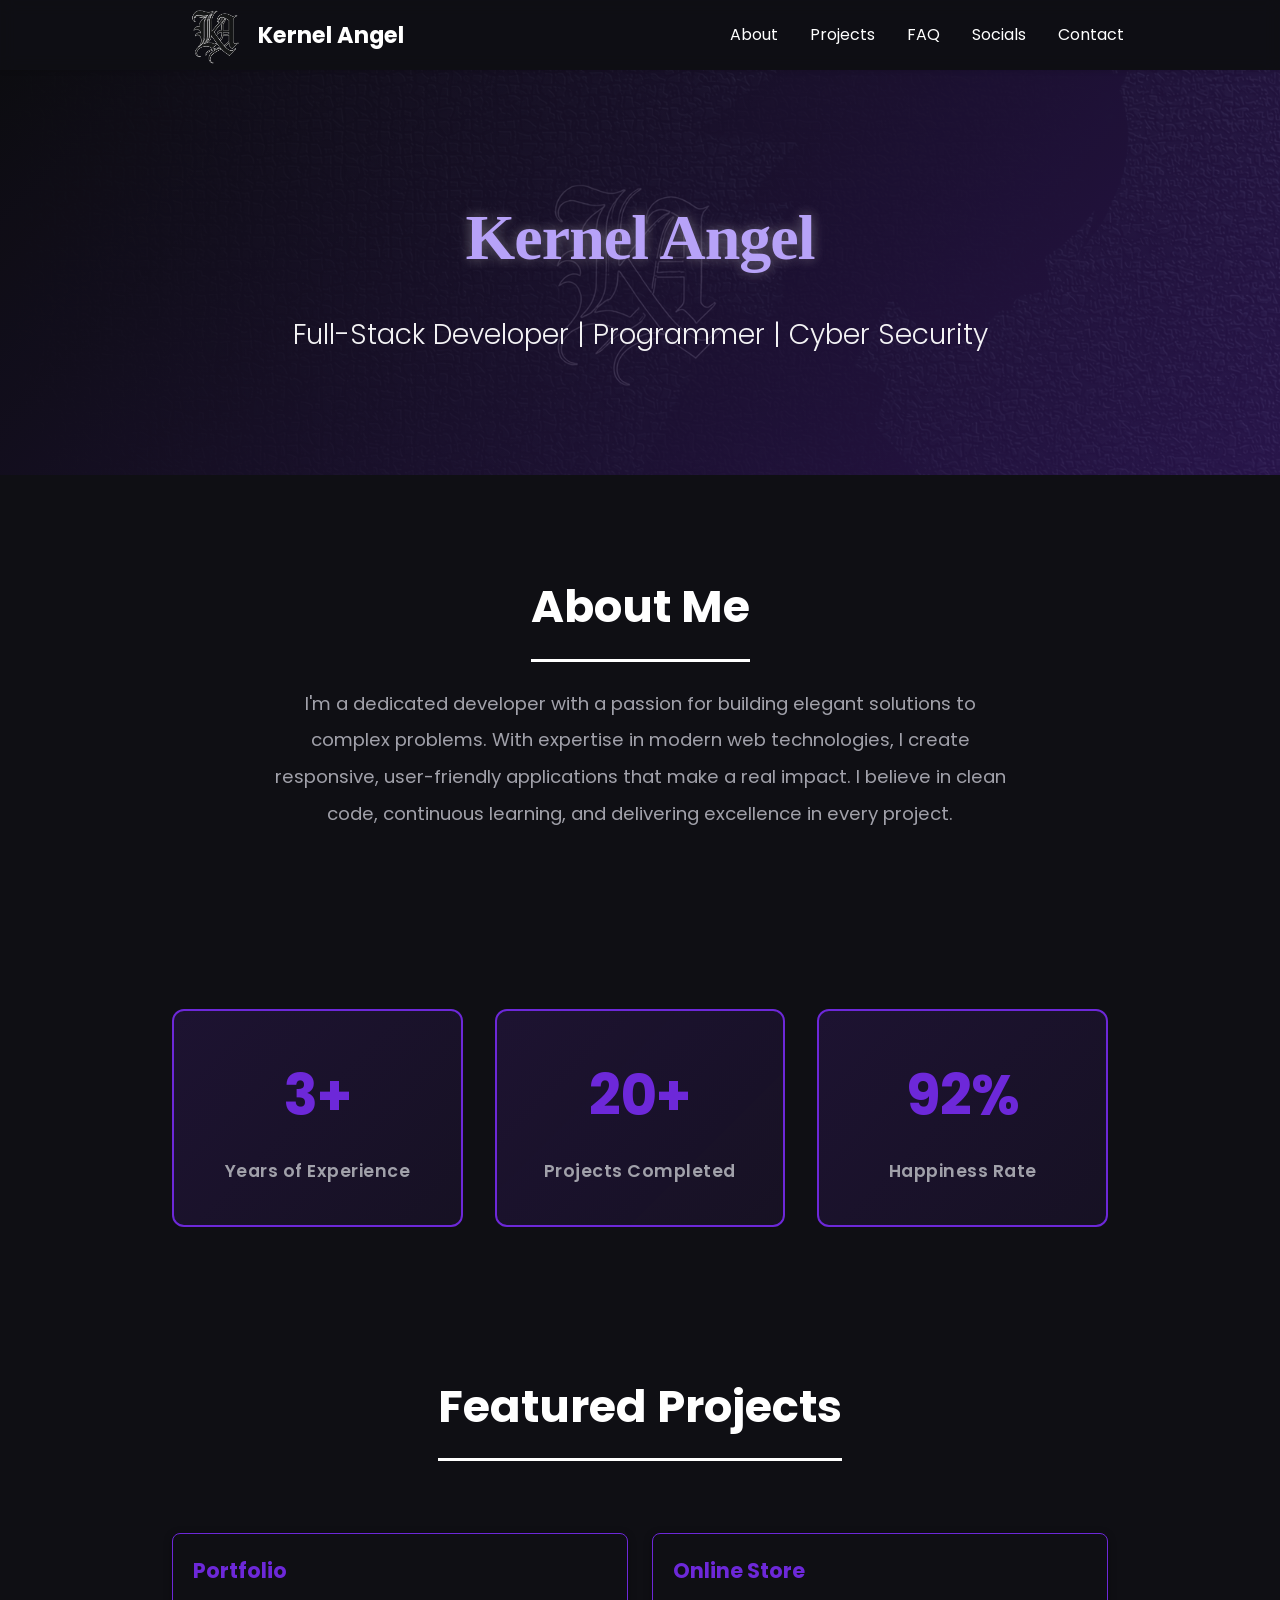
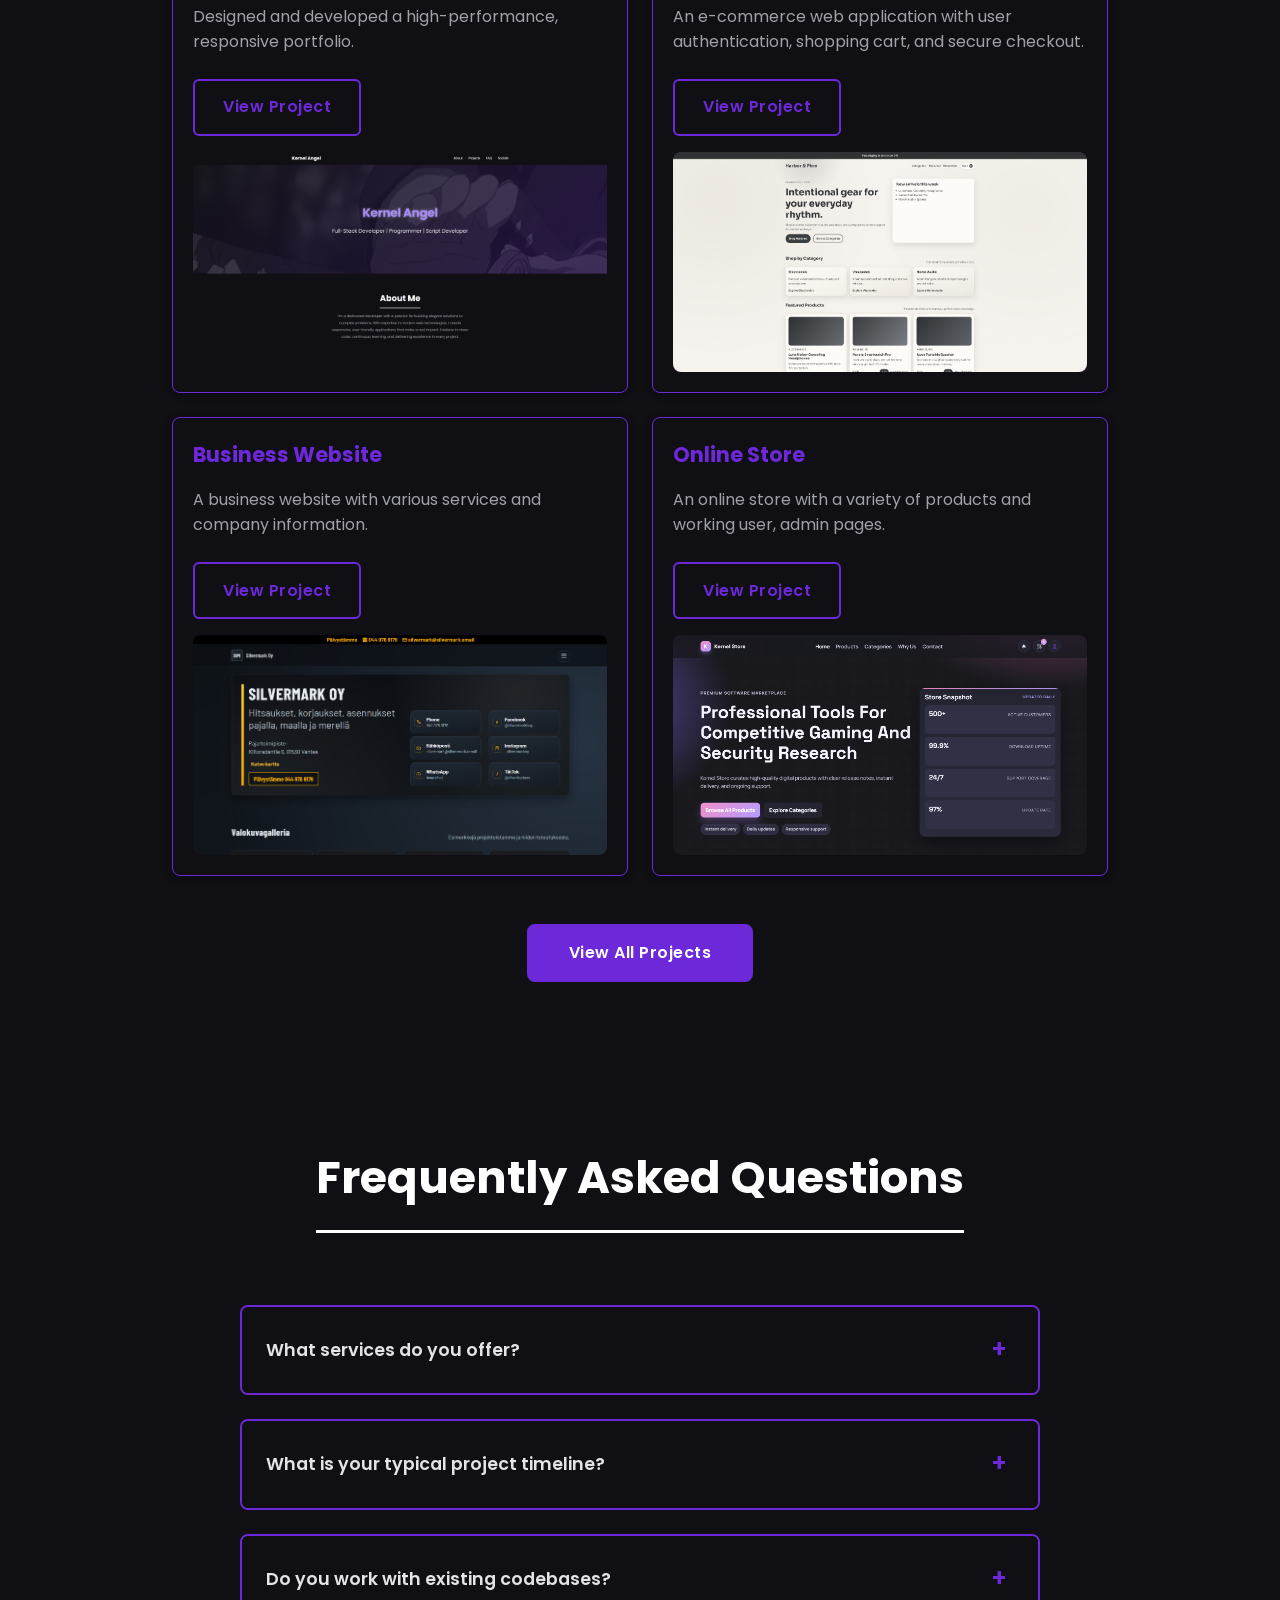
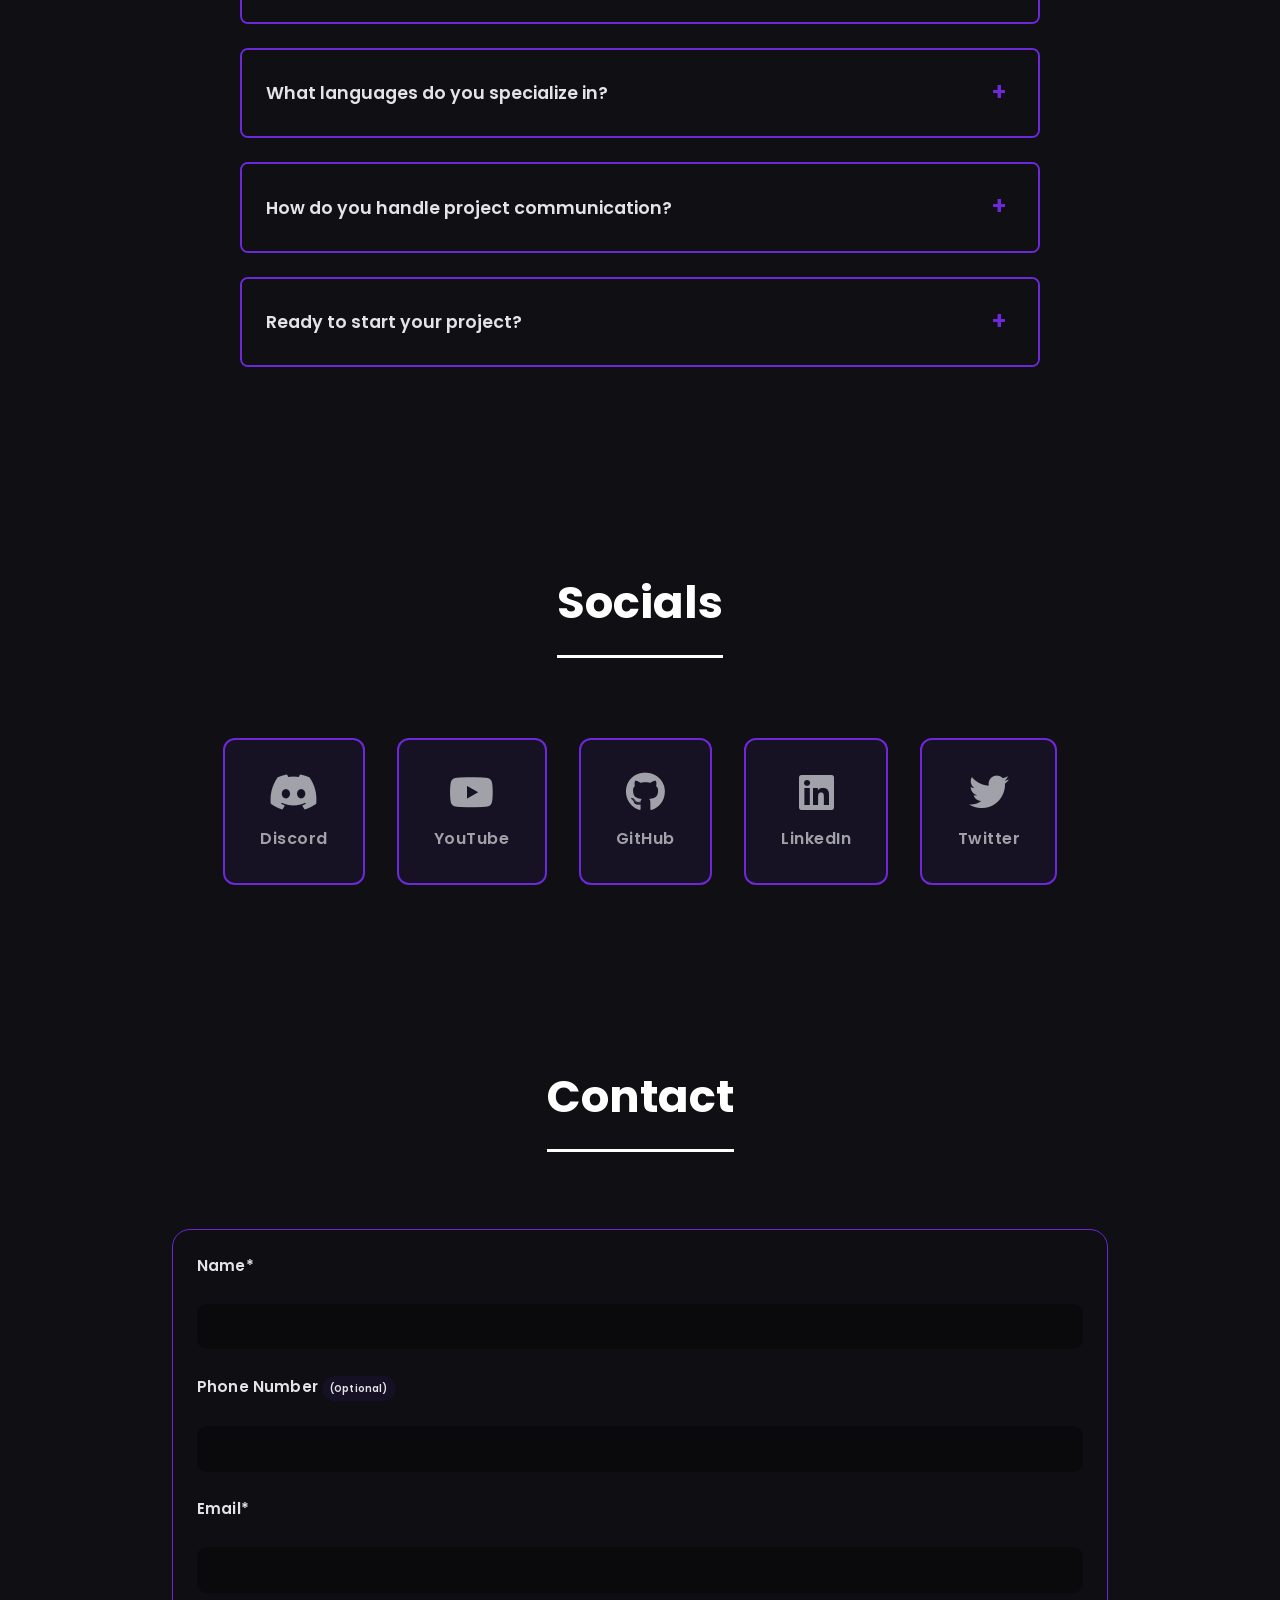
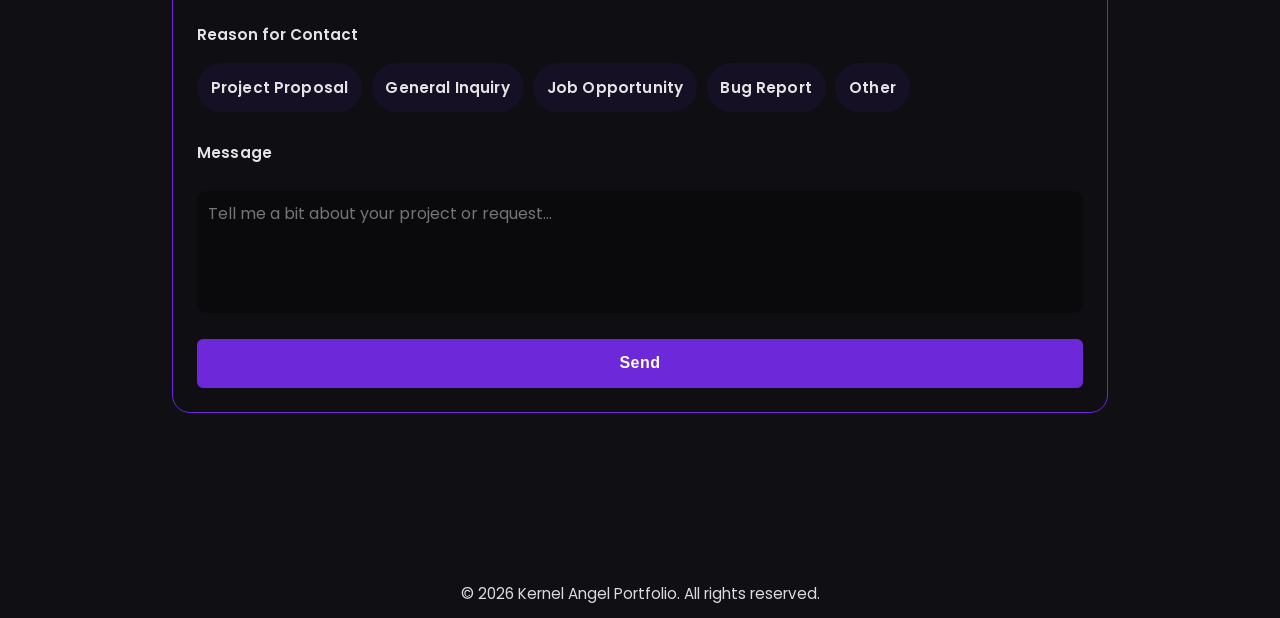
==== commit 92a016f1: "Add files via upload" ====
--- a/index.html
+++ b/index.html
@@ -4,7 +4,8 @@
     <meta charset="UTF-8">
     <meta name="viewport" content="width=device-width, initial-scale=1.0">
     <meta name="description" content="Professional portfolio showcasing my projects and skills.">
-    <title>Kernel Angel</title>
+    <title>Kernel Angel | Full-Stack Developer & Cyber Security</title>
+     <meta name="description" content="Portfolio of Kernel Angel. Professional full-stack developer, programmer, and cyber security expert specializing in elegant web applications and robust solutions.">
     <link rel="stylesheet" href="style.css">
     <link rel="stylesheet" href="https://cdnjs.cloudflare.com/ajax/libs/font-awesome/6.0.0-beta3/css/all.min.css">
     <link rel="icon" type="image/x-icon" href="photos/favicon/icons8-favicon-64.png">
--- a/style.css
+++ b/style.css
@@ -1491,3 +1491,124 @@
         max-width: 320px !important;
     }
 }
+
+/* ==========================================
+   DESKTOP & MOBILE VIEW ALL BUTTON STYLING
+   ========================================== */
+
+/* This applies to ALL screen sizes (Desktop first) */
+.btn-container {
+    display: flex !important;
+    justify-content: center !important;
+    align-items: center !important;
+    width: 100% !important;
+    margin: 3rem 0 0 0 !important; /* Adds space below the project grid */
+    padding: 0 !important;
+}
+
+.view-all-projects {
+    display: inline-block !important;
+    background-color: var(--secondary-color) !important; /* Forces your purple color */
+    color: var(--white) !important; /* White text */
+    padding: 0.9rem 2.5rem !important; /* Generous button padding */
+    text-decoration: none !important;
+    font-weight: 600 !important;
+    border-radius: 8px !important; /* Rounded corners */
+    text-align: center !important;
+    width: auto !important; /* Lets it stay button-sized on desktop */
+    min-width: 200px !important;
+    transition: background-color 0.3s ease, transform 0.2s ease !important;
+}
+
+/* Hover effect to make it feel premium */
+.view-all-projects:hover {
+    background-color: var(--accent-color) !important; /* Light purple on hover */
+    transform: translateY(-2px) !important;
+}
+
+/* Specific small overrides just for mobile phone screens */
+@media (max-width: 768px) {
+    .btn-container {
+        margin-top: 1.5rem !important;
+    }
+    .view-all-projects {
+        width: 100% !important; /* Makes it span wider on phones for easy tapping */
+        max-width: 320px !important;
+    }
+}
+
+/* ==========================================
+   ANTI-ZOOM & HORIZONTAL OVERFLOW BLOCK
+   ========================================== */
+
+/* 1. Force the master layout containers to stay locked to the screen width */
+html, body {
+    width: 100% !important;
+    max-width: 100% !important;
+    overflow-x: hidden !important; /* Physically slices off any invisible side scrolling */
+    position: relative;
+}
+
+@media (max-width: 768px) {
+    /* 2. Prevent individual section boxes from breaking out of bounds */
+    .container, 
+    .navbar .container,
+    .stats-grid,
+    .projects-grid,
+    .contact-grid {
+        width: 100% !important;
+        max-width: 100% !important;
+        box-sizing: border-box !important; /* Keeps padding inside the screen bounds */
+    }
+
+    /* 3. Safe guard rule to ensure no project image blows out your cards */
+    .project-image, 
+    .hero-banner {
+        max-width: 100% !important;
+        box-sizing: border-box !important;
+    }
+}
+
+/* ==========================================
+   SMOOTH MOBILE STICKY NAVBAR FIX
+   ========================================== */
+
+@media (max-width: 768px) {
+    .navbar {
+        position: fixed !important; /* Fixed ensures it stays locked to the screen viewport absolute */
+        top: 0 !important;
+        left: 0 !important;
+        width: 100% !important;
+        z-index: 9999 !important; /* Keeps it layered safely above all text, cards, and grid images */
+    }
+
+    /* Adds padding to the top body element so your hero header banner doesn't slide under the new fixed bar */
+    body {
+        padding-top: 60px !important; 
+    }
+}
+
+/* ==========================================
+   DESKTOP STICKY NAVBAR OPTIMIZATION
+   ========================================== */
+
+@media (min-width: 769px) {
+    /* 1. Locks the navbar smoothly to the top of the monitor */
+    .navbar {
+        position: fixed !important;
+        top: 0 !important;
+        left: 0 !important;
+        width: 100% !important;
+        z-index: 9999 !important;
+        height: 70px !important;
+        /* Adds a slight backdrop blur for a modern, glass-like UI effect */
+        backdrop-filter: blur(8px);
+        background-color: rgba(15, 15, 20, 0.9) !important; /* Slightly transparent dark background */
+        transition: all 0.3s ease;
+    }
+
+    /* 2. Pushes the hero section down so the navbar doesn't cover your landing banner text */
+    body {
+        padding-top: 70px !important;
+    }
+}
